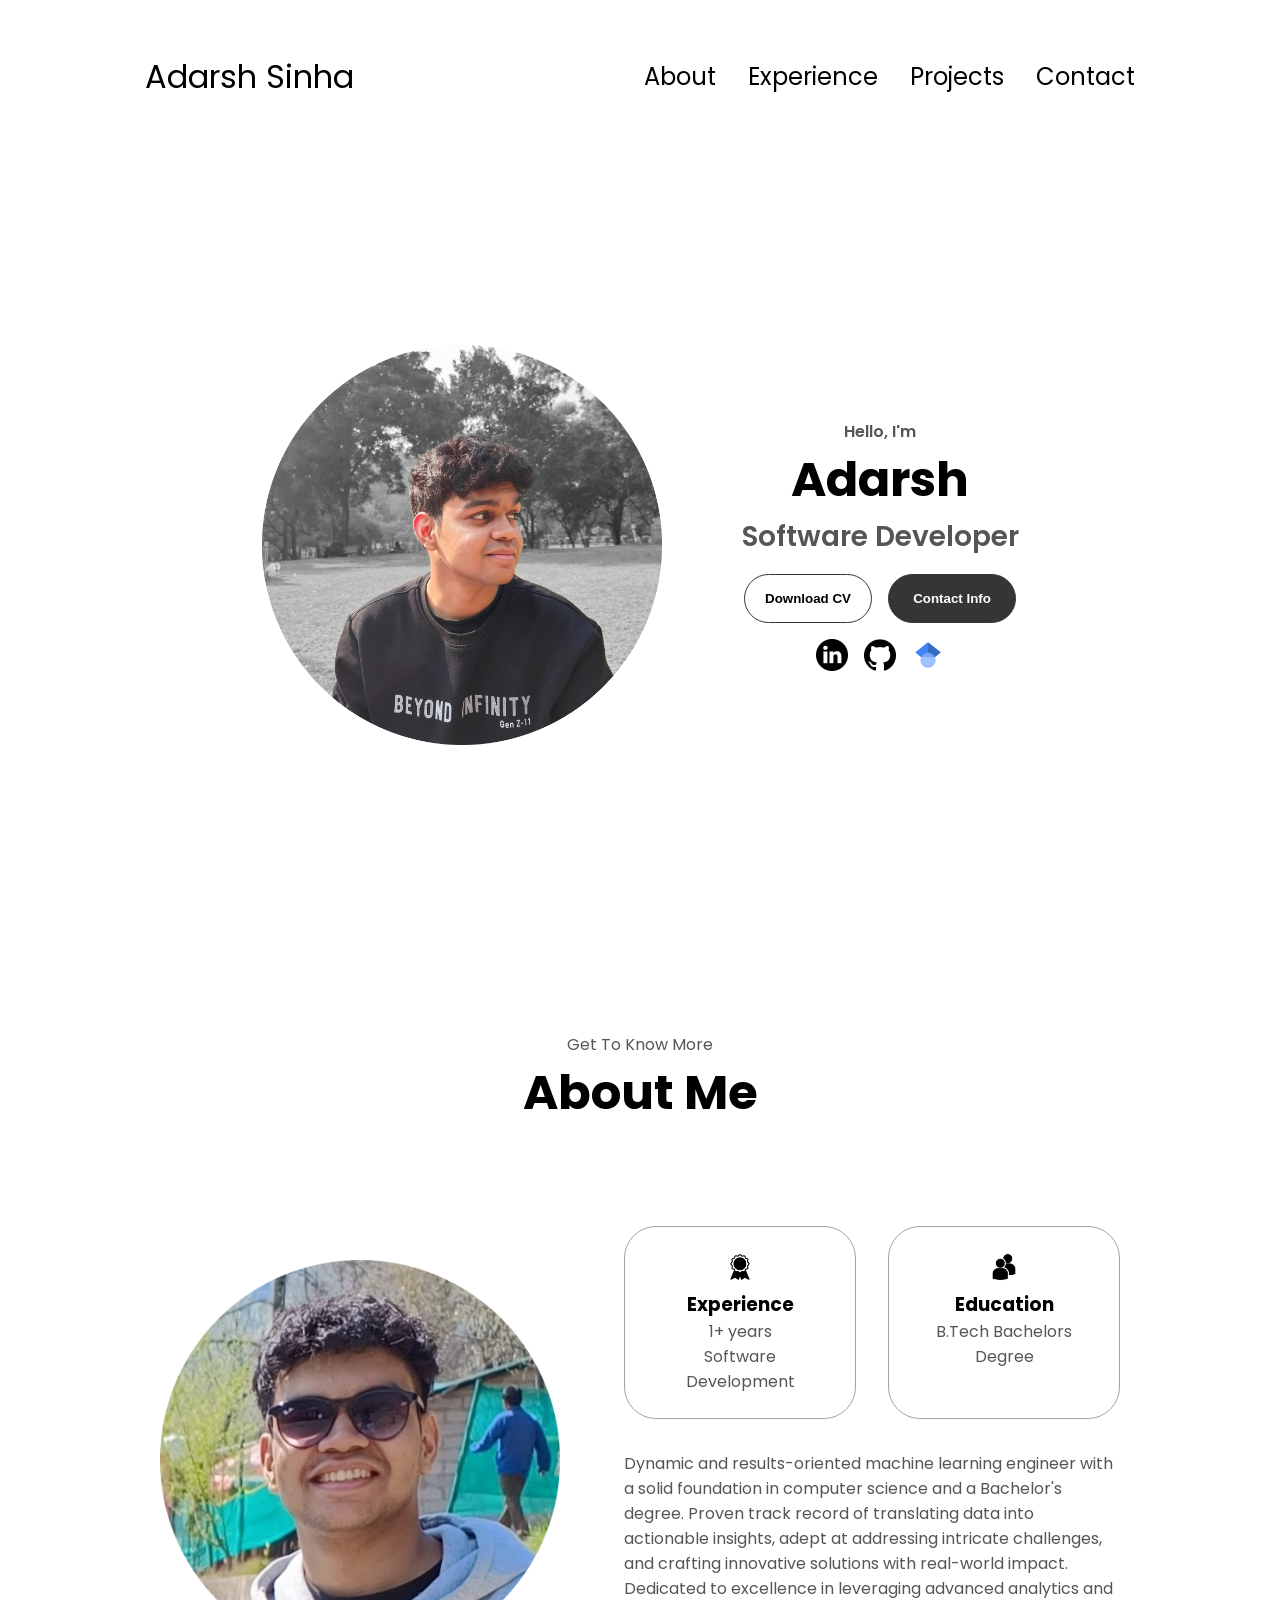
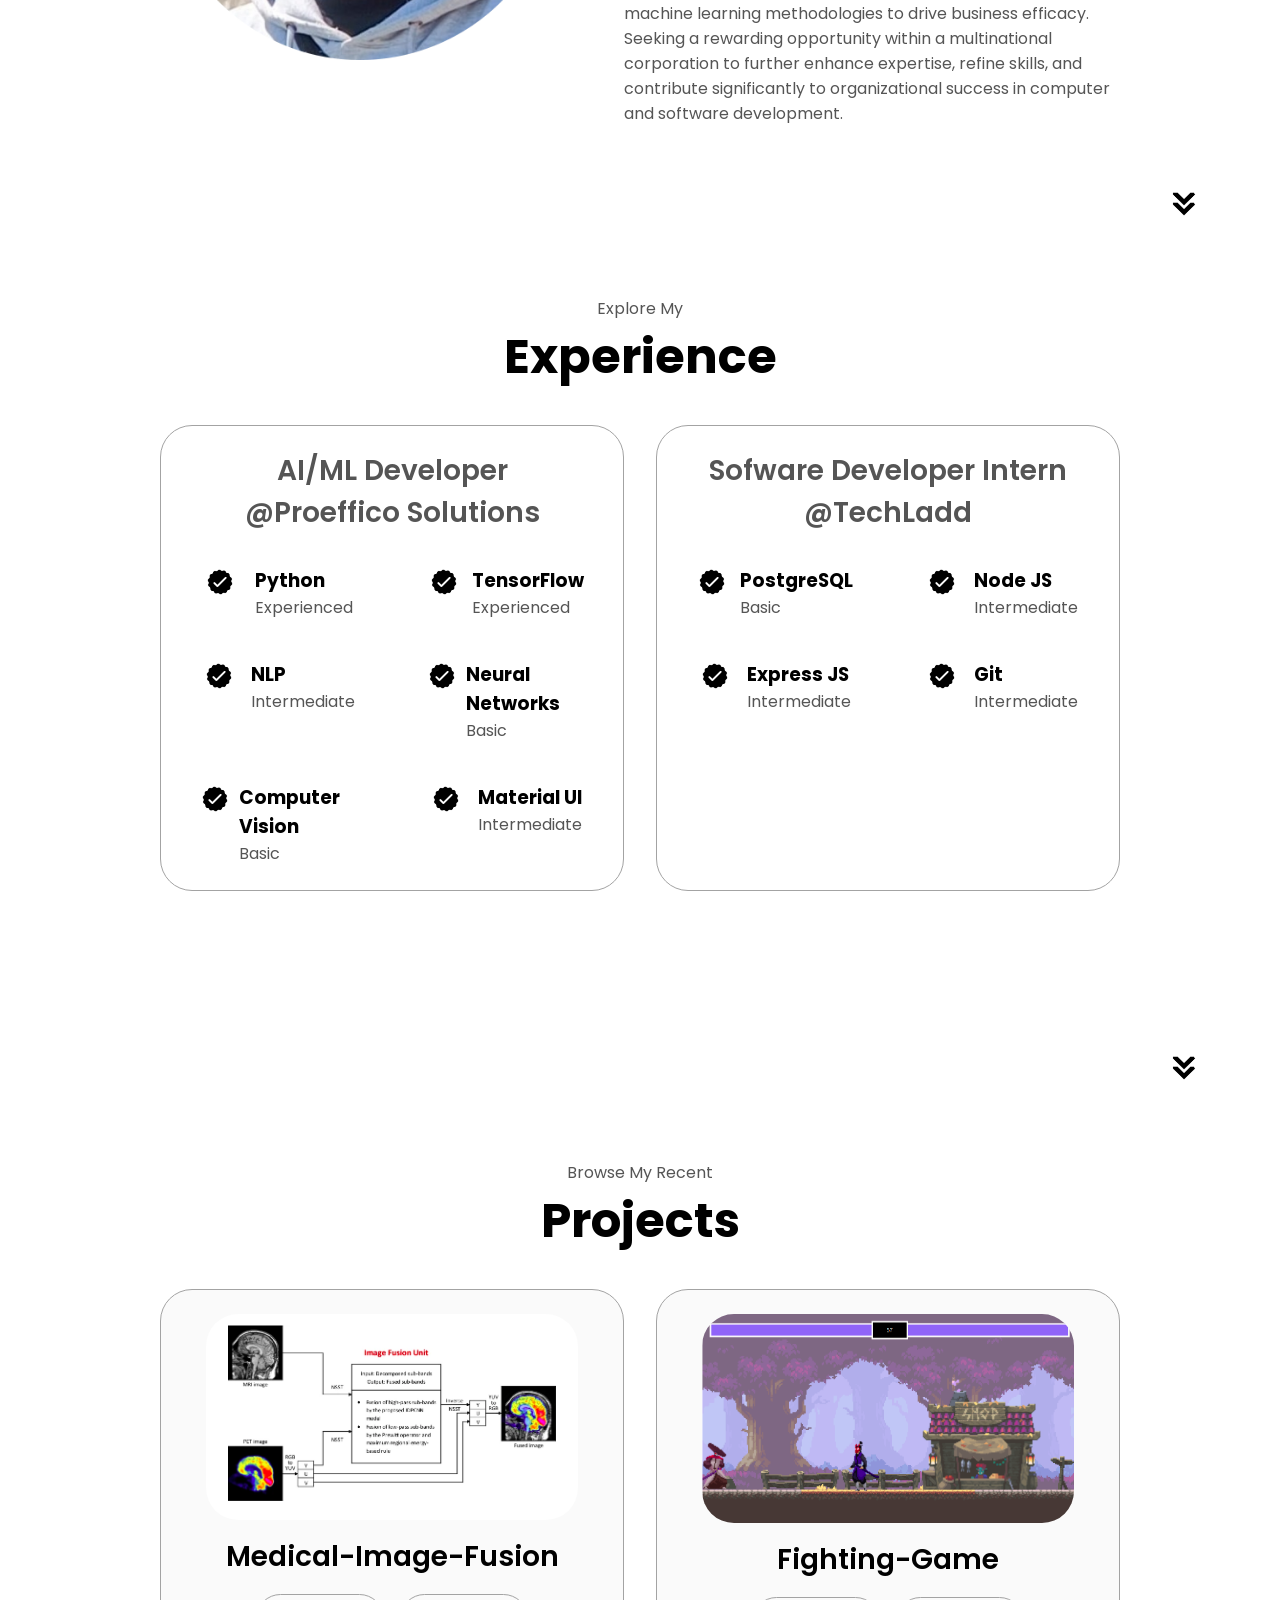
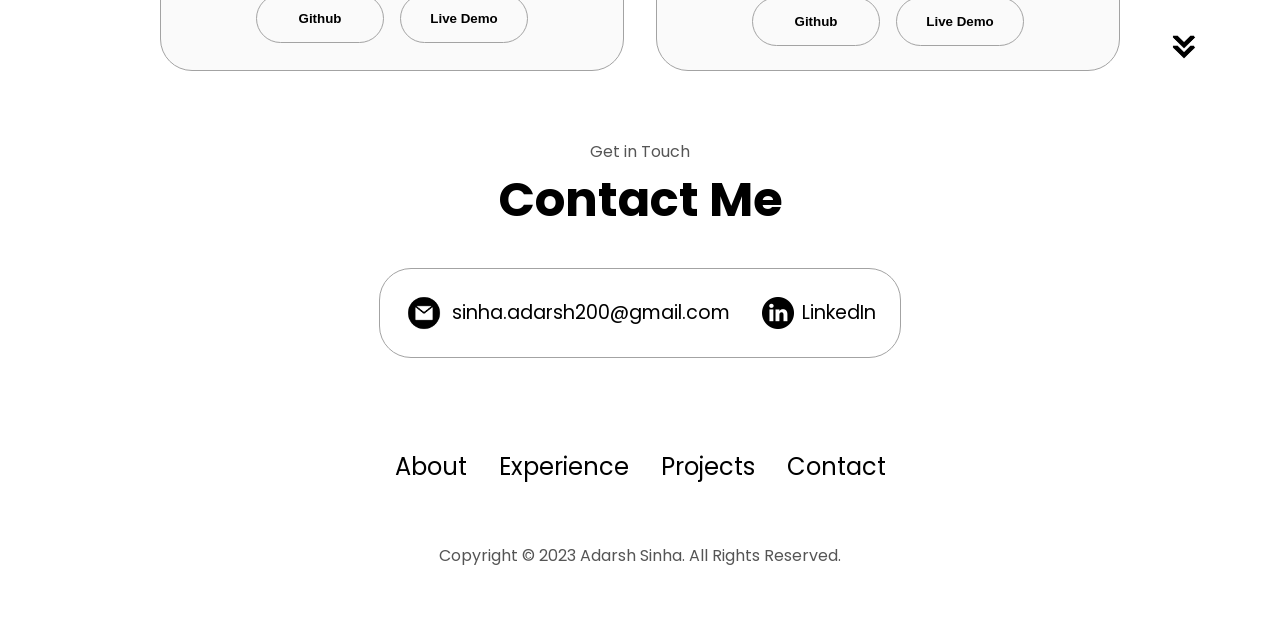
==== index.html @ ec574d36 "Updates" ====
<!DOCTYPE html>
<html lang="en">
  <head>
    <meta charset="UTF-8" />
    <meta http-equiv="X-UA-Compatible" content="IE=edge" />
    <meta name="viewport" content="width=device-width, initial-scale=1.0" />
    <title>Hello there....</title>
    <link rel="stylesheet" href="style.css" />
    <link rel="stylesheet" href="mediaqueries.css" />
    <link rel="icon" href="./assets/favicon.ico" type="image/x-icon" />
  </head>  
  <body>
    <nav id="desktop-nav">
      <div class="logo">Adarsh Sinha</div>
      <div>
        <ul class="nav-links">
          <li><a href="#about">About</a></li>
          <li><a href="#experience">Experience</a></li>
          <li><a href="#projects">Projects</a></li>
          <li><a href="#contact">Contact</a></li>
        </ul>
      </div>
    </nav>
    <nav id="hamburger-nav">
      <div class="logo">Adarsh Sinha</div>
      <div class="hamburger-menu">
        <div class="hamburger-icon" onclick="toggleMenu()">
          <span></span>
          <span></span>
          <span></span>
        </div>
        <div class="menu-links">
          <li><a href="#about" onclick="toggleMenu()">About</a></li>
          <li><a href="#experience" onclick="toggleMenu()">Experience</a></li>
          <li><a href="#projects" onclick="toggleMenu()">Projects</a></li>
          <li><a href="#contact" onclick="toggleMenu()">Contact</a></li>
        </div>
      </div>
    </nav>
    <section id="profile">
      <div class="section__pic-container">
        <img src="/assets/adarsh-ki-pic-photoaidcom-cropped.jpg" alt="Adarsh Sinha profile picture" />
      </div>
      <div class="section__text">
        <p class="section__text__p1">Hello, I'm</p>
        <h1 class="title">Adarsh</h1>
        <p class="section__text__p2">Software Developer</p>
        <div class="btn-container">
          <button
            class="btn btn-color-2"
            onclick="window.open('./assets/Adarsh Sinha resume (April 2024)-2.pdf')"
          >
            Download CV
          </button>
          <button class="btn btn-color-1" onclick="location.href='./#contact'">
            Contact Info
          </button>
        </div>
        <div id="socials-container">
          <img
            src="./assets/linkedin.png"
            alt="My LinkedIn profile"
            class="icon"
            onclick="location.href='https://www.linkedin.com/in/adarsh-crypto/'"
          />
          <img
            src="./assets/github.png"
            alt="My Github profile"
            class="icon"
            onclick="location.href='https://github.com/adarsh-crypto'"
          />
          <img
            src="[data-uri] "
            alt="My Github profile"
            class="icon"
            onclick="location.href='https://scholar.google.com/citations?user=qRopOWIAAAAJ&hl=en'"
          />
        </div>
      </div>
    </section>
    <section id="about">
      <p class="section__text__p1">Get To Know More</p>
      <h1 class="title">About Me</h1>
      <div class="section-container">
        <div class="section__pic-container">
          <img
            src="/assets/adarshpic-photoaidcom-cropped.jpg"
            alt="Profile picture"
            class="about-pic"
          />
        </div>
        <div class="about-details-container">
          <div class="about-containers">
            <div class="details-container">
              <img
                src="./assets/experience.png"
                alt="Experience icon"
                class="icon"
              />
              <h3>Experience</h3>
              <p>1+ years <br />Software Development</p>
            </div>
            <div class="details-container">
              <img
                src="./assets/education.png"
                alt="Education icon"
                class="icon"
              />
              <h3>Education</h3>
              <p>B.Tech Bachelors Degree<br /></p>
            </div>
          </div>
          <div class="text-container">
            <p>
              Dynamic and results-oriented machine learning engineer with a solid foundation in computer science and a Bachelor's degree. Proven track record of translating data into actionable
              insights, adept at addressing intricate challenges, and crafting innovative solutions with real-world impact. Dedicated to excellence in leveraging advanced analytics and machine
              learning methodologies to drive business efficacy. Seeking a rewarding opportunity within a multinational corporation to further enhance expertise, refine skills, and contribute
              significantly to organizational success in computer and software development.
            </p>
          </div>
        </div>
      </div>
      <img
        src="./assets/arrow.png"
        alt="Arrow icon"
        class="icon arrow"
        onclick="location.href='./#experience'"
      />
    </section>
    <section id="experience">
      <p class="section__text__p1">Explore My</p>
      <h1 class="title">Experience</h1>
      <div class="experience-details-container">
        <div class="about-containers">
          <div class="details-container">
            <h2 class="experience-sub-title">AI/ML Developer<br>@Proeffico Solutions</h2>
            
            <div class="article-container">
              <article>
                <img
                  src="./assets/checkmark.png"
                  alt="Experience icon"
                  class="icon"
                />
                <div>
                  <h3>Python</h3>
                  <p>Experienced</p>
                </div>
              </article>
              <article>
                <img
                  src="./assets/checkmark.png"
                  alt="Experience icon"
                  class="icon"
                />
                <div>
                  <h3>TensorFlow</h3>
                  <p>Experienced</p>
                </div>
              </article>
              <article>
                <img
                  src="./assets/checkmark.png"
                  alt="Experience icon"
                  class="icon"
                />
                <div>
                  <h3>NLP</h3>
                  <p>Intermediate</p>
                </div>
              </article>
              <article>
                <img
                  src="./assets/checkmark.png"
                  alt="Experience icon"
                  class="icon"
                />
                <div>
                  <h3>Neural Networks</h3>
                  <p>Basic</p>
                </div>
              </article>
              <article>
                <img
                  src="./assets/checkmark.png"
                  alt="Experience icon"
                  class="icon"
                />
                <div>
                  <h3>Computer Vision</h3>
                  <p>Basic</p>
                </div>
              </article>
              <article>
                <img
                  src="./assets/checkmark.png"
                  alt="Experience icon"
                  class="icon"
                />
                <div>
                  <h3>Material UI</h3>
                  <p>Intermediate</p>
                </div>
              </article>
            </div>
          </div>
          <div class="details-container">
            <h2 class="experience-sub-title">Sofware Developer Intern<br>@TechLadd</h2>
            <div class="article-container">
              <article>
                <img
                  src="./assets/checkmark.png"
                  alt="Experience icon"
                  class="icon"
                />
                <div>
                  <h3>PostgreSQL</h3>
                  <p>Basic</p>
                </div>
              </article>
              <article>
                <img
                  src="./assets/checkmark.png"
                  alt="Experience icon"
                  class="icon"
                />
                <div>
                  <h3>Node JS</h3>
                  <p>Intermediate</p>
                </div>
              </article>
              <article>
                <img
                  src="./assets/checkmark.png"
                  alt="Experience icon"
                  class="icon"
                />
                <div>
                  <h3>Express JS</h3>
                  <p>Intermediate</p>
                </div>
              </article>
              <article>
                <img
                  src="./assets/checkmark.png"
                  alt="Experience icon"
                  class="icon"
                />
                <div>
                  <h3>Git</h3>
                  <p>Intermediate</p>
                </div>
              </article>
            </div>
          </div>
        </div>
      </div>
      <img
        src="./assets/arrow.png"
        alt="Arrow icon"
        class="icon arrow"
        onclick="location.href='./#projects'"
      />
    </section>
    <section id="projects">
      <p class="section__text__p1">Browse My Recent</p>
      <h1 class="title">Projects</h1>
      <div class="experience-details-container">
        <div class="about-containers">
          <div class="details-container color-container">
            <div class="article-container">
              <img
                src="./assets/Screenshot from 2024-05-17 12-35-00.png"
                alt="Project 1"
                class="project-img"
              />
            </div>
            <h2 class="experience-sub-title project-title">Medical-Image-Fusion</h2>
            <div class="btn-container">
              <button
                class="btn btn-color-2 project-btn"
                onclick="location.href='https://github.com/adarsh-crypto/Multi-modal-medical-image-fusion-using-improved-dual-channel-PCNN.git'"
              >
                Github
              </button>
              <button
                class="btn btn-color-2 project-btn"
                onclick="location.href='https://link.springer.com/article/10.1007/s11517-024-03089-w'"
              >
                Live Demo
              </button>
            </div>
          </div>
          <div class="details-container color-container">
            <div class="article-container">
              <img
                src="./assets/Screenshot from 2024-05-17 12-31-37.png"
                alt="Project 2"
                class="project-img"
              />
            </div>
            <h2 class="experience-sub-title project-title">Fighting-Game</h2>
            <div class="btn-container">
              <button
                class="btn btn-color-2 project-btn"
                onclick="location.href='https://github.com/adarsh-crypto/Fighting-Game.git'"
              >
                Github
              </button>
              <button
                class="btn btn-color-2 project-btn"
                onclick="location.href='https://adarsh-crypto.github.io/Fighting-Game/'"
              >
                Live Demo
              </button>
            </div>
          </div>
          <!-- <div class="details-container color-container">
            <div class="article-container">
              <img
                src="./assets/project-3.png"
                alt="Project 3"
                class="project-img"
              />
            </div>
            <h2 class="experience-sub-title project-title">Project Three</h2>
            <div class="btn-container">
              <button
                class="btn btn-color-2 project-btn"
                onclick="location.href='https://github.com/'"
              >
                Github
              </button>
              <button
                class="btn btn-color-2 project-btn"
                onclick="location.href='https://github.com/'"
              >
                Live Demo
              </button>
            </div>
          </div> -->
        </div>
      </div>
      <img
        src="./assets/arrow.png"
        alt="Arrow icon"
        class="icon arrow"
        onclick="location.href='./#contact'"
      />
    </section>
    <section id="contact">
      <p class="section__text__p1">Get in Touch</p>
      <h1 class="title">Contact Me</h1>
      <div class="contact-info-upper-container">
        <div class="contact-info-container">
          <img
            src="./assets/email.png"
            alt="Email icon"
            class="icon contact-icon email-icon"
          />
          <p><a href="mailto:sinha.adarsh200@gmail.com">sinha.adarsh200@gmail.com</a></p>
        </div>
        <div class="contact-info-container">
          <img
            src="./assets/linkedin.png"
            alt="LinkedIn icon"
            class="icon contact-icon"
          />
          <p><a href="https://www.linkedin.com/in/adarsh-crypto/">LinkedIn</a></p>
        </div>
      </div>
    </section>
    <footer>
      <nav>
        <div class="nav-links-container">
          <ul class="nav-links">
            <li><a href="#about">About</a></li>
            <li><a href="#experience">Experience</a></li>
            <li><a href="#projects">Projects</a></li>
            <li><a href="#contact">Contact</a></li>
          </ul>
        </div>
      </nav>
      <p>Copyright &#169; 2023 Adarsh Sinha. All Rights Reserved.</p>
    </footer>
    <script src="script.js"></script>
  </body>
</html>
---- style.css ----
/* GENERAL */

@import url("https://fonts.googleapis.com/css2?family=Poppins:wght@300;400;500;600&display=swap");

* {
  margin: 0;
  padding: 0;
}

body {
  font-family: "Poppins", sans-serif;
}

html {
  scroll-behavior: smooth;
}

p {
  color: rgb(85, 85, 85);
}

/* TRANSITION */

a,
.btn {
  transition: all 300ms ease;
}

/* DESKTOP NAV */

nav,
.nav-links {
  display: flex;
}

nav {
  justify-content: space-around;
  align-items: center;
  height: 17vh;
}

.nav-links {
  gap: 2rem;
  list-style: none;
  font-size: 1.5rem;
}

a {
  color: black;
  text-decoration: none;
  text-decoration-color: white;
}

a:hover {
  color: grey;
  text-decoration: underline;
  text-underline-offset: 1rem;
  text-decoration-color: rgb(181, 181, 181);
}

.logo {
  font-size: 2rem;
}

.logo:hover {
  cursor: default;
}

/* HAMBURGER MENU */

#hamburger-nav {
  display: none;
}

.hamburger-menu {
  position: relative;
  display: inline-block;
}

.hamburger-icon {
  display: flex;
  flex-direction: column;
  justify-content: space-between;
  height: 24px;
  width: 30px;
  cursor: pointer;
}

.hamburger-icon span {
  width: 100%;
  height: 2px;
  background-color: black;
  transition: all 0.3 ease-in-out;
}

.menu-links {
  position: absolute;
  top: 100%;
  right: 0;
  background-color: white;
  width: fit-content;
  max-height: 0;
  overflow: hidden;
  transition: all 0.3 ease-in-out;
}

.menu-links a {
  display: block;
  padding: 10px;
  text-align: center;
  font-size: 1.5rem;
  color: black;
  text-decoration: none;
  transition: all 0.3 ease-in-out;
}

.menu-links li {
  list-style: none;
}

.menu-links.open {
  max-height: 300px;
}

.hamburger-icon.open span:first-child {
  transform: rotate(45deg) translate(10px, 5px);
}

.hamburger-icon.open span:nth-child(2) {
  opacity: 0;
}

.hamburger-icon.open span:last-child {
  transform: rotate(-45deg) translate(10px, -5px);
}

.hamburger-icon span:first-child {
  transform: none;
}

.hamburger-icon span:first-child {
  opacity: 1;
}

.hamburger-icon span:first-child {
  transform: none;
}

/* SECTIONS */

section {
  padding-top: 4vh;
  height: 96vh;
  margin: 0 10rem;
  box-sizing: border-box;
  min-height: fit-content;
}

.section-container {
  display: flex;
}

/* PROFILE SECTION */

#profile {
  display: flex;
  justify-content: center;
  gap: 5rem;
  height: 80vh;
}

.section__pic-container {
  display: flex;
  height: 400px;
  width: 400px;
  margin: auto 0;
}



.section__text {
  align-self: center;
  text-align: center;
}

.section__text p {
  font-weight: 600;
}

.section__text__p1 {
  text-align: center;
}

.section__text__p2 {
  font-size: 1.75rem;
  margin-bottom: 1rem;
}

.title {
  font-size: 3rem;
  text-align: center;
}

#socials-container {
  display: flex;
  justify-content: center;
  margin-top: 1rem;
  gap: 1rem;
}

/* ICONS */

.icon {
  cursor: pointer;
  height: 2rem;
}

/* BUTTONS */

.btn-container {
  display: flex;
  justify-content: center;
  gap: 1rem;
}

.btn {
  font-weight: 600;
  transition: all 300ms ease;
  padding: 1rem;
  width: 8rem;
  border-radius: 2rem;
}

.btn-color-1,
.btn-color-2 {
  border: rgb(53, 53, 53) 0.1rem solid;
}

.btn-color-1:hover,
.btn-color-2:hover {
  cursor: pointer;
}

.btn-color-1,
.btn-color-2:hover {
  background: rgb(53, 53, 53);
  color: white;
}

.btn-color-1:hover {
  background: rgb(0, 0, 0);
}

.btn-color-2 {
  background: none;
}

.btn-color-2:hover {
  border: rgb(255, 255, 255) 0.1rem solid;
}

.btn-container {
  gap: 1rem;
}

/* ABOUT SECTION */

#about {
  position: relative;
}

.about-containers {
  gap: 2rem;
  margin-bottom: 2rem;
  margin-top: 2rem;
}

.about-details-container {
  justify-content: center;
  flex-direction: column;
}

.about-containers,
.about-details-container {
  display: flex;
}

.about-pic {
  border-radius: 2rem;
}

.arrow {
  position: absolute;
  right: -5rem;
  bottom: 2.5rem;
}

.details-container {
  padding: 1.5rem;
  flex: 1;
  background: white;
  border-radius: 2rem;
  border: rgb(53, 53, 53) 0.1rem solid;
  border-color: rgb(163, 163, 163);
  text-align: center;
}

.section-container {
  gap: 4rem;
  height: 80%;
}

.section__pic-container {
  height: 400px;
  width: 400px;
  margin: auto 0;
}

/* EXPERIENCE SECTION */

#experience {
  position: relative;
}

.experience-sub-title {
  color: rgb(85, 85, 85);
  font-weight: 600;
  font-size: 1.75rem;
  margin-bottom: 2rem;
}

.experience-details-container {
  display: flex;
  justify-content: center;
  flex-direction: column;
}

.article-container {
  display: flex;
  text-align: initial;
  flex-wrap: wrap;
  flex-direction: row;
  gap: 2.5rem;
  justify-content: space-around;
}

article {
  display: flex;
  width: 10rem;
  justify-content: space-around;
  gap: 0.5rem;
}

article .icon {
  cursor: default;
}

/* PROJECTS SECTION */

#projects {
  position: relative;
}

.color-container {
  border-color: rgb(163, 163, 163);
  background: rgb(250, 250, 250);
}

.project-img {
  border-radius: 2rem;
  width: 90%;
  height: 90%;
}

.project-title {
  margin: 1rem;
  color: black;
}

.project-btn {
  color: black;
  border-color: rgb(163, 163, 163);
}

/* CONTACT */

#contact {
  display: flex;
  justify-content: center;
  flex-direction: column;
  height: 70vh;
}

.contact-info-upper-container {
  display: flex;
  justify-content: center;
  border-radius: 2rem;
  border: rgb(53, 53, 53) 0.1rem solid;
  border-color: rgb(163, 163, 163);
  background: (250, 250, 250);
  margin: 2rem auto;
  padding: 0.5rem;
}

.contact-info-container {
  display: flex;
  align-items: center;
  justify-content: center;
  gap: 0.5rem;
  margin: 1rem;
}

.contact-info-container p {
  font-size: larger;
}

.contact-icon {
  cursor: default;
}

.email-icon {
  height: 2.5rem;
}

/* FOOTER SECTION */

footer {
  height: 26vh;
  margin: 0 1rem;
}

footer p {
  text-align: center;
}
---- mediaqueries.css ----
@media screen and (max-width: 1400px) {
  #profile {
    height: 83vh;
    margin-bottom: 6rem;
  }
  .about-containers {
    flex-wrap: wrap;
  }
  #contact,
  #projects {
    height: fit-content;
  }
}

@media screen and (max-width: 1200px) {
  #desktop-nav {
    display: none;
  }
  #hamburger-nav {
    display: flex;
  }
  #experience,
  .experience-details-container {
    margin-top: 2rem;
  }
  #profile,
  .section-container {
    display: block;
  }
  .arrow {
    display: none;
  }
  section,
  .section-container {
    height: fit-content;
  }
  section {
    margin: 0 5%;
  }
  .section__pic-container {
    width: 275px;
    height: 275px;
    margin: 0 auto 2rem;
  }
  .about-containers {
    margin-top: 0;
  }
}

@media screen and (max-width: 600px) {
  #contact,
  footer {
    height: 40vh;
  }
  #profile {
    height: 83vh;
    margin-bottom: 0;
  }
  article {
    font-size: 1rem;
  }
  footer nav {
    height: fit-content;
    margin-bottom: 2rem;
  }
  .about-containers,
  .contact-info-upper-container,
  .btn-container {
    flex-wrap: wrap;
  }
  .contact-info-container {
    margin: 0;
  }
  .contact-info-container p,
  .nav-links li a {
    font-size: 1rem;
  }
  .experience-sub-title {
    font-size: 1.25rem;
  }
  .logo {
    font-size: 1.5rem;
  }
  .nav-links {
    flex-direction: column;
    gap: 0.5rem;
    text-align: center;
  }
  .section__pic-container {
    width: auto;
    height: 46vw;
    justify-content: center;
  }
  .section__text__p2 {
    font-size: 1.25rem;
  }
  .title {
    font-size: 2rem;
  }
  .text-container {
    text-align: justify;
  }
}
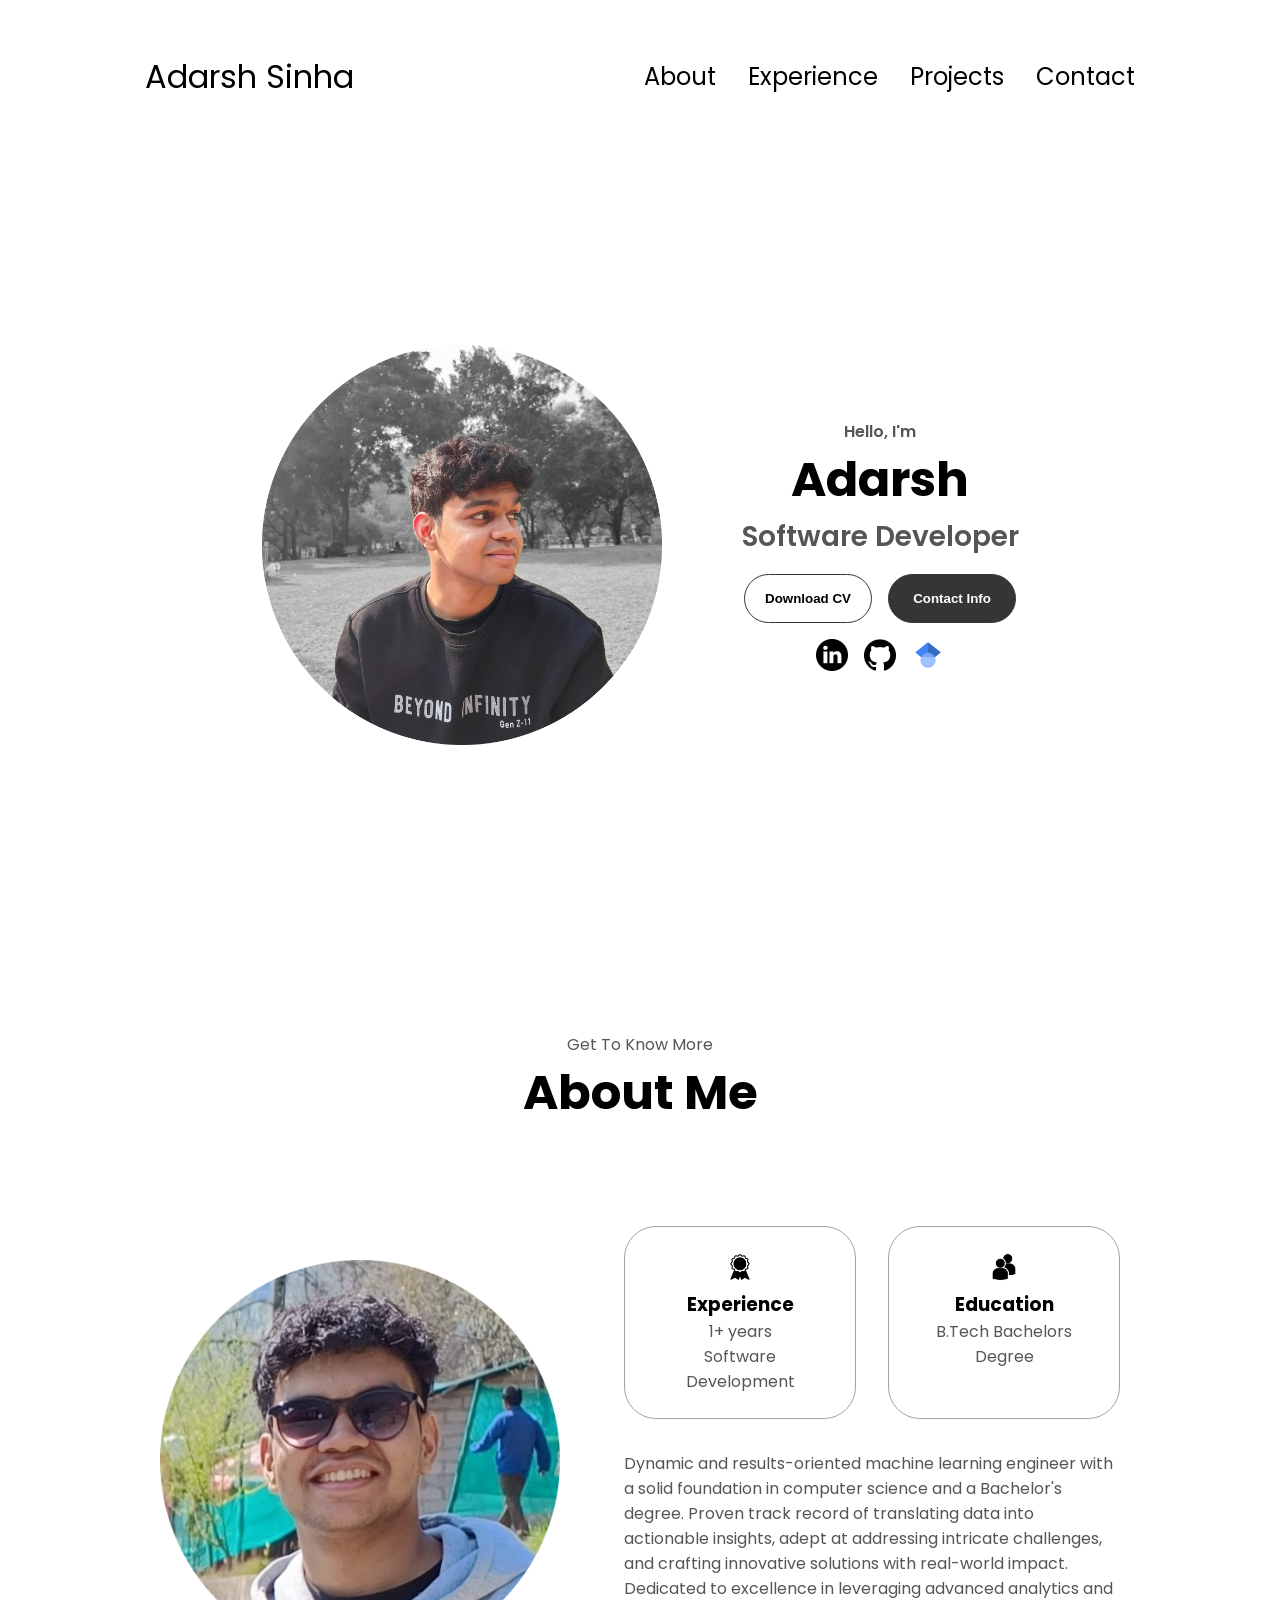
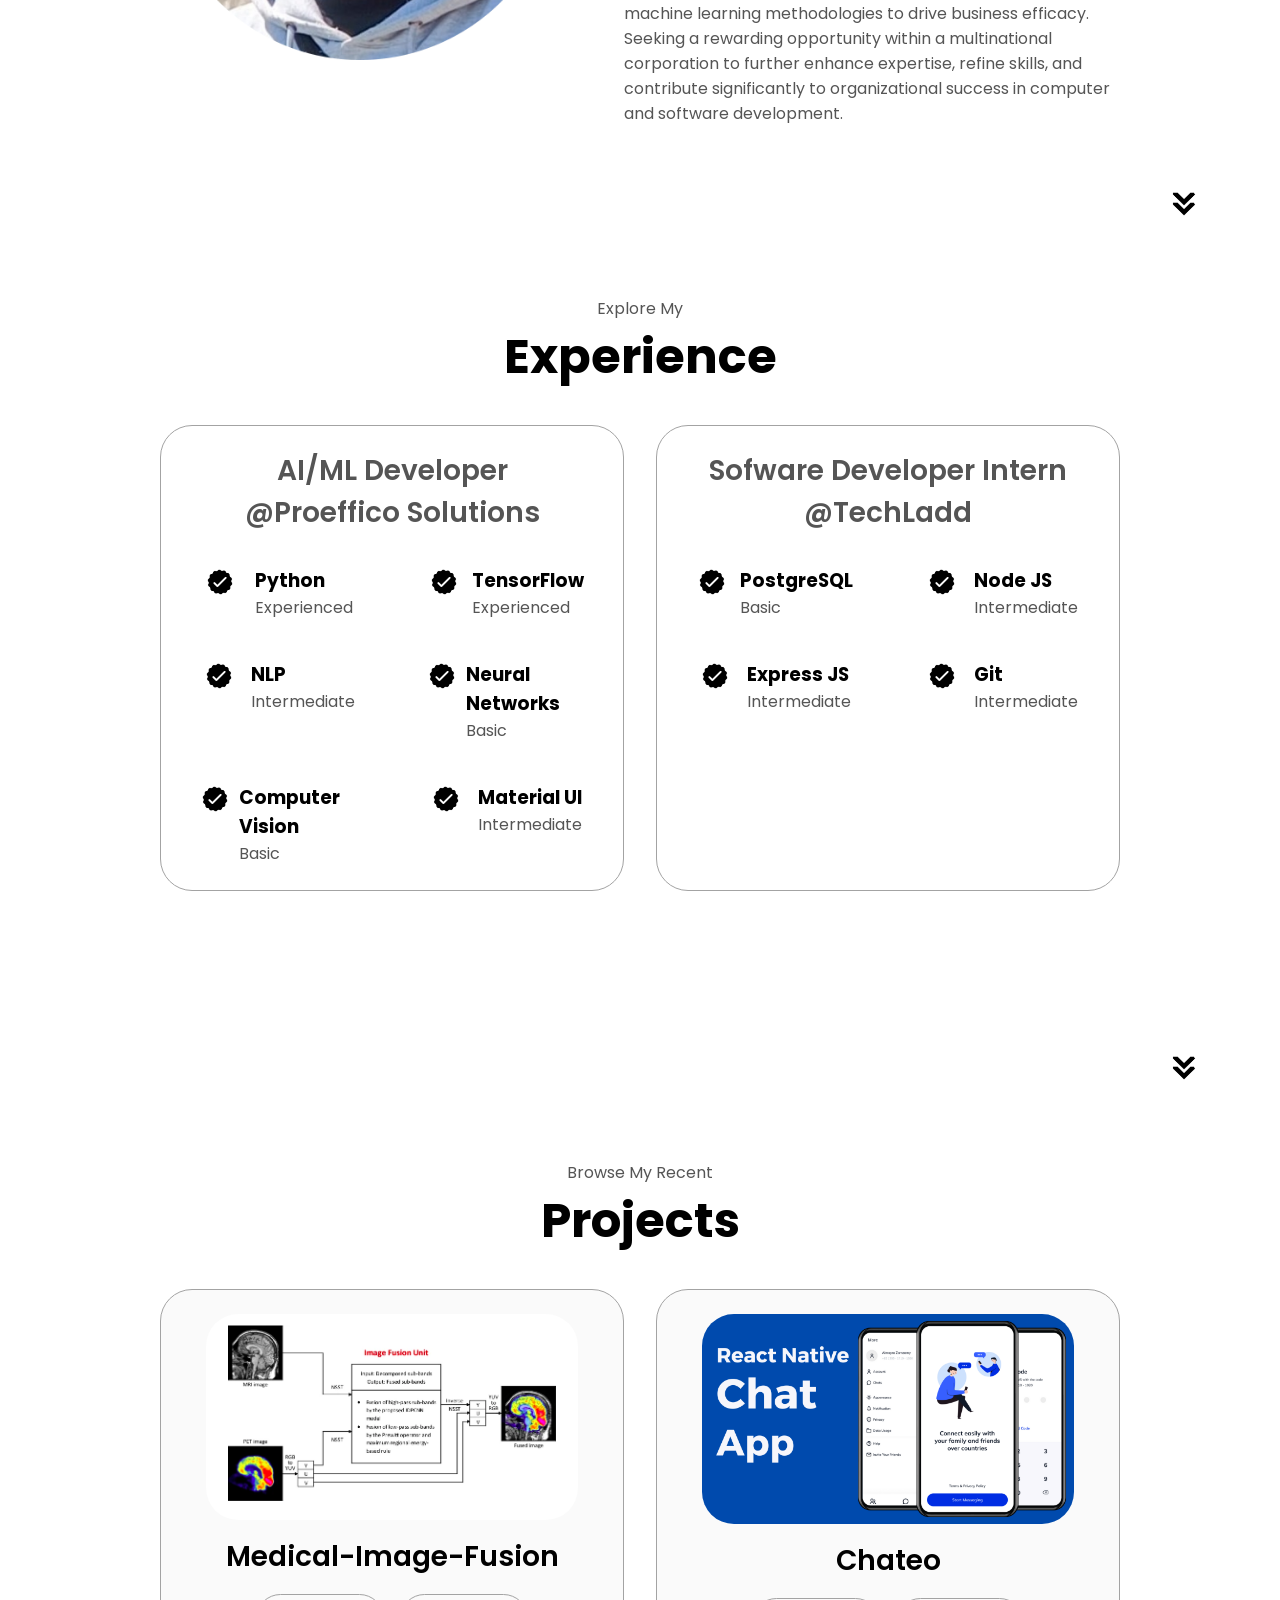
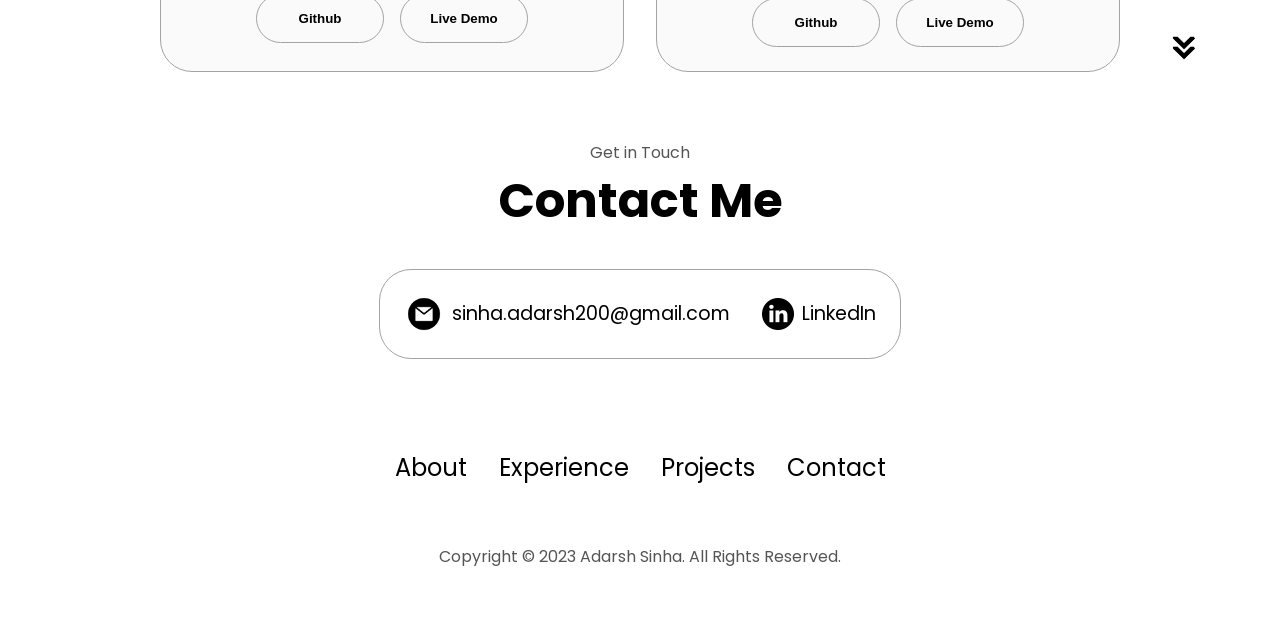
==== commit 94b21239: "New Project Update" ====
--- a/index.html
+++ b/index.html
@@ -39,7 +39,7 @@
     </nav>
     <section id="profile">
       <div class="section__pic-container">
-        <img src="/assets/adarsh-ki-pic-photoaidcom-cropped.jpg" alt="Adarsh Sinha profile picture" />
+        <img src="./assets/adarsh-ki-pic-photoaidcom-cropped.png" alt="Adarsh Sinha profile picture" />
       </div>
       <div class="section__text">
         <p class="section__text__p1">Hello, I'm</p>
@@ -84,7 +84,7 @@
       <div class="section-container">
         <div class="section__pic-container">
           <img
-            src="/assets/adarshpic-photoaidcom-cropped.jpg"
+            src="./assets/adarshpic-photoaidcom-cropped.png"
             alt="Profile picture"
             class="about-pic"
           />
@@ -294,22 +294,22 @@
           <div class="details-container color-container">
             <div class="article-container">
               <img
-                src="./assets/Screenshot from 2024-05-17 12-31-37.png"
+                src="./assets/68747470733a2f2f692e6962622e636f2f37474462314a572f63686174656f2e706e67.png"
                 alt="Project 2"
                 class="project-img"
               />
             </div>
-            <h2 class="experience-sub-title project-title">Fighting-Game</h2>
+            <h2 class="experience-sub-title project-title">Chateo</h2>
             <div class="btn-container">
               <button
                 class="btn btn-color-2 project-btn"
-                onclick="location.href='https://github.com/adarsh-crypto/Fighting-Game.git'"
+                onclick="location.href='https://github.com/adarsh-crypto/Chateo.git'"
               >
                 Github
               </button>
               <button
                 class="btn btn-color-2 project-btn"
-                onclick="location.href='https://adarsh-crypto.github.io/Fighting-Game/'"
+                onclick="location.href='https://www.youtube.com/watch?v=mD9D6rrTpi8'"
               >
                 Live Demo
               </button>
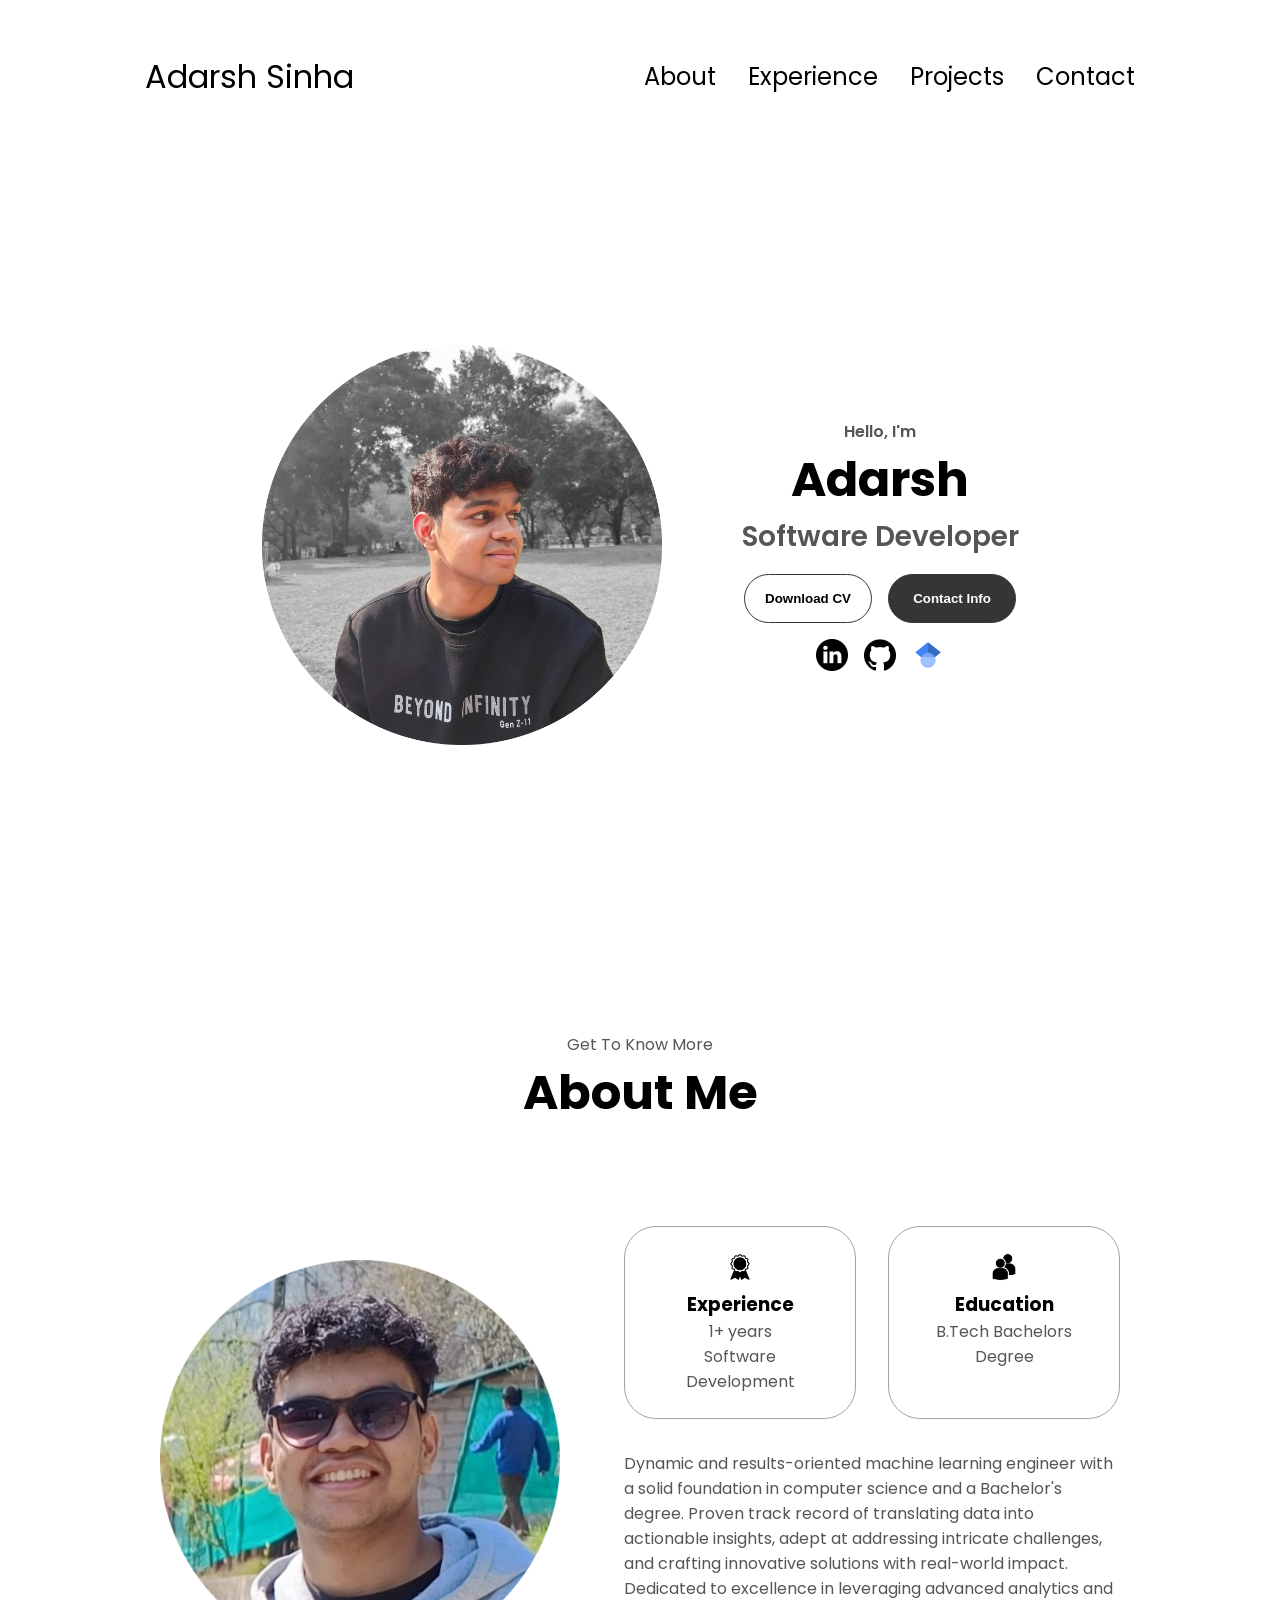
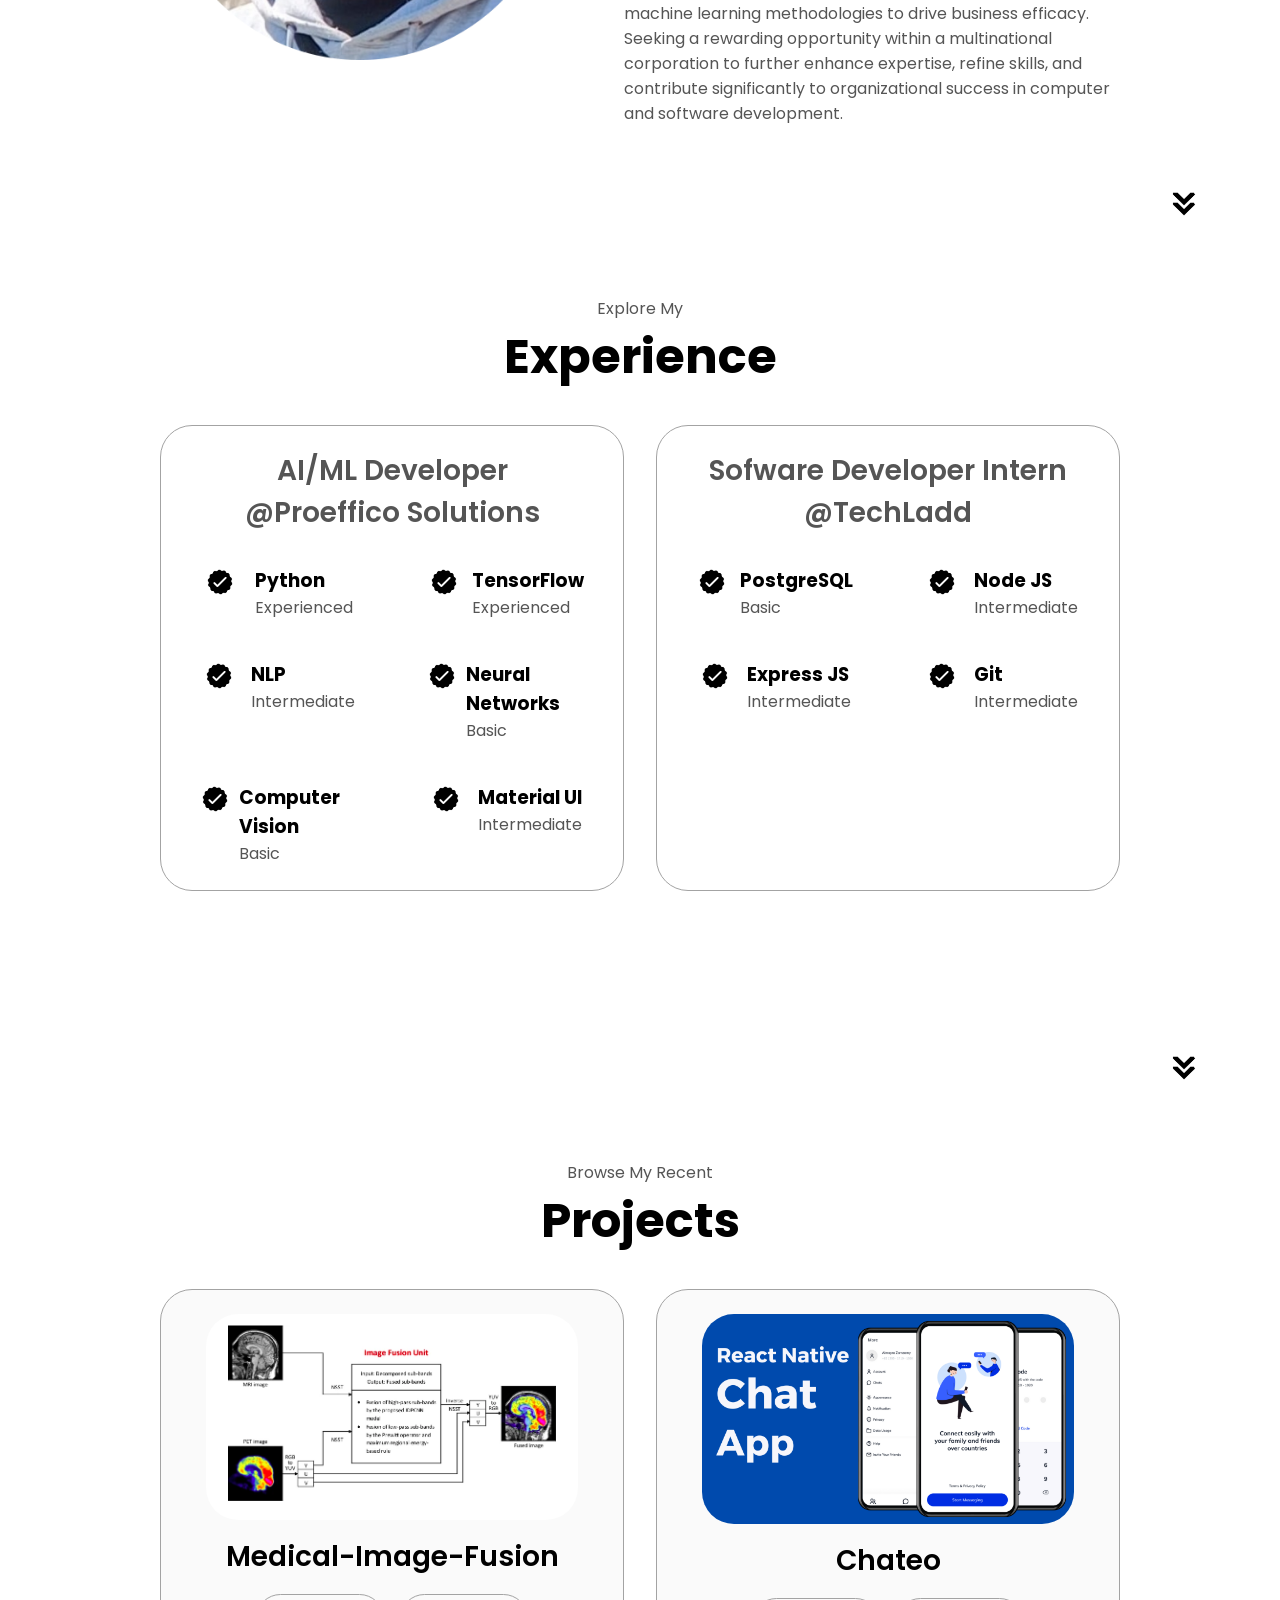
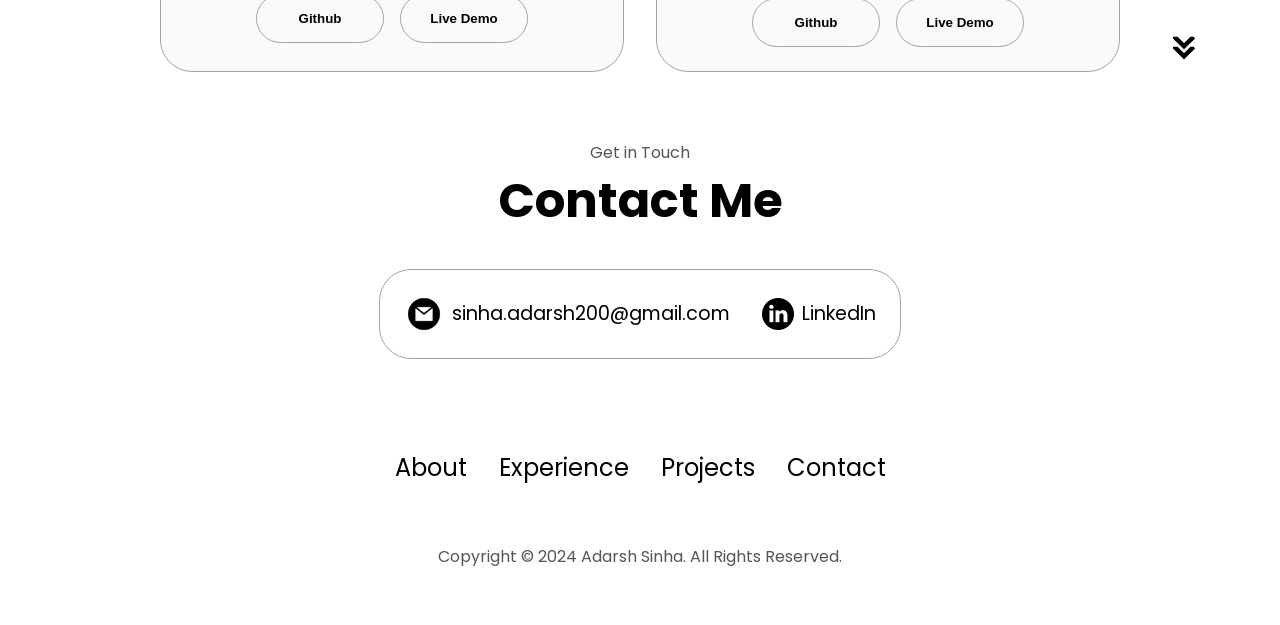
==== commit ca30ea46: "Update index.html" ====
--- a/index.html
+++ b/index.html
@@ -381,7 +381,7 @@
           </ul>
         </div>
       </nav>
-      <p>Copyright &#169; 2023 Adarsh Sinha. All Rights Reserved.</p>
+      <p>Copyright &#169; 2024 Adarsh Sinha. All Rights Reserved.</p>
     </footer>
     <script src="script.js"></script>
   </body>
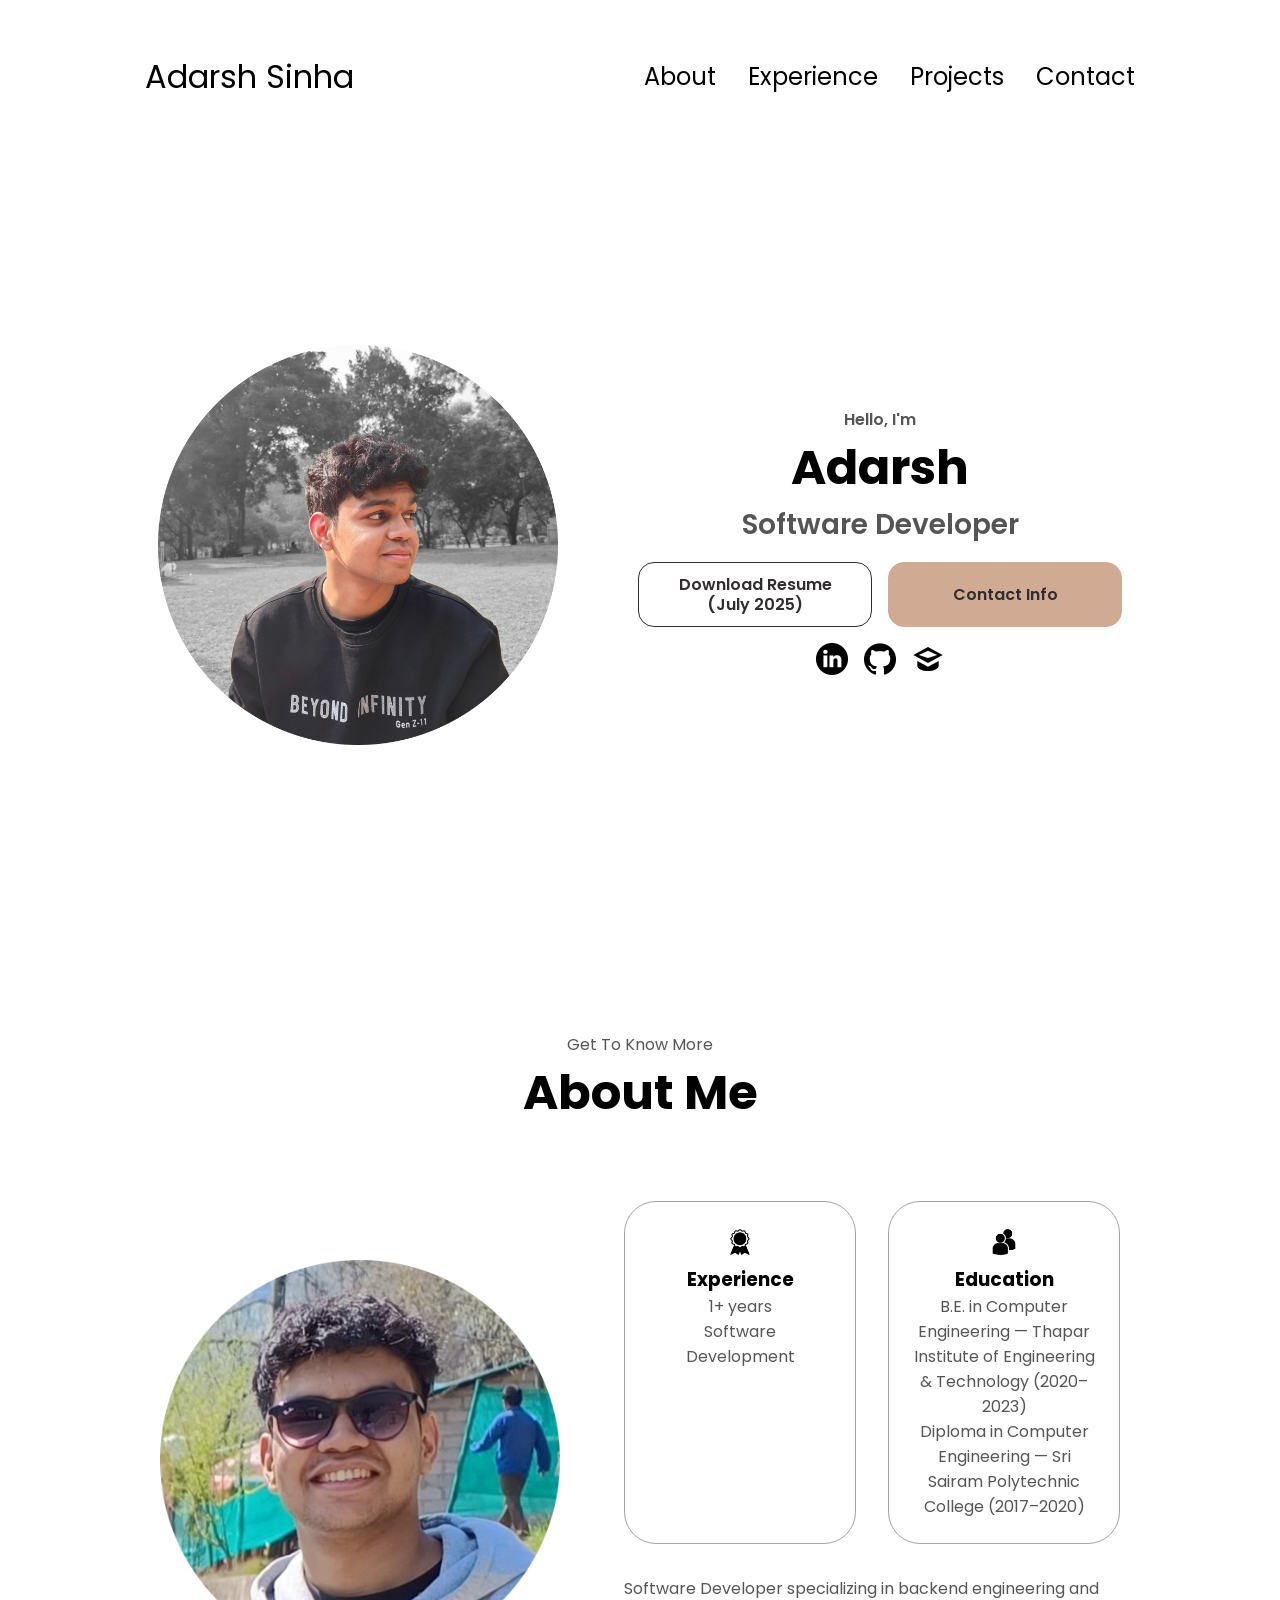
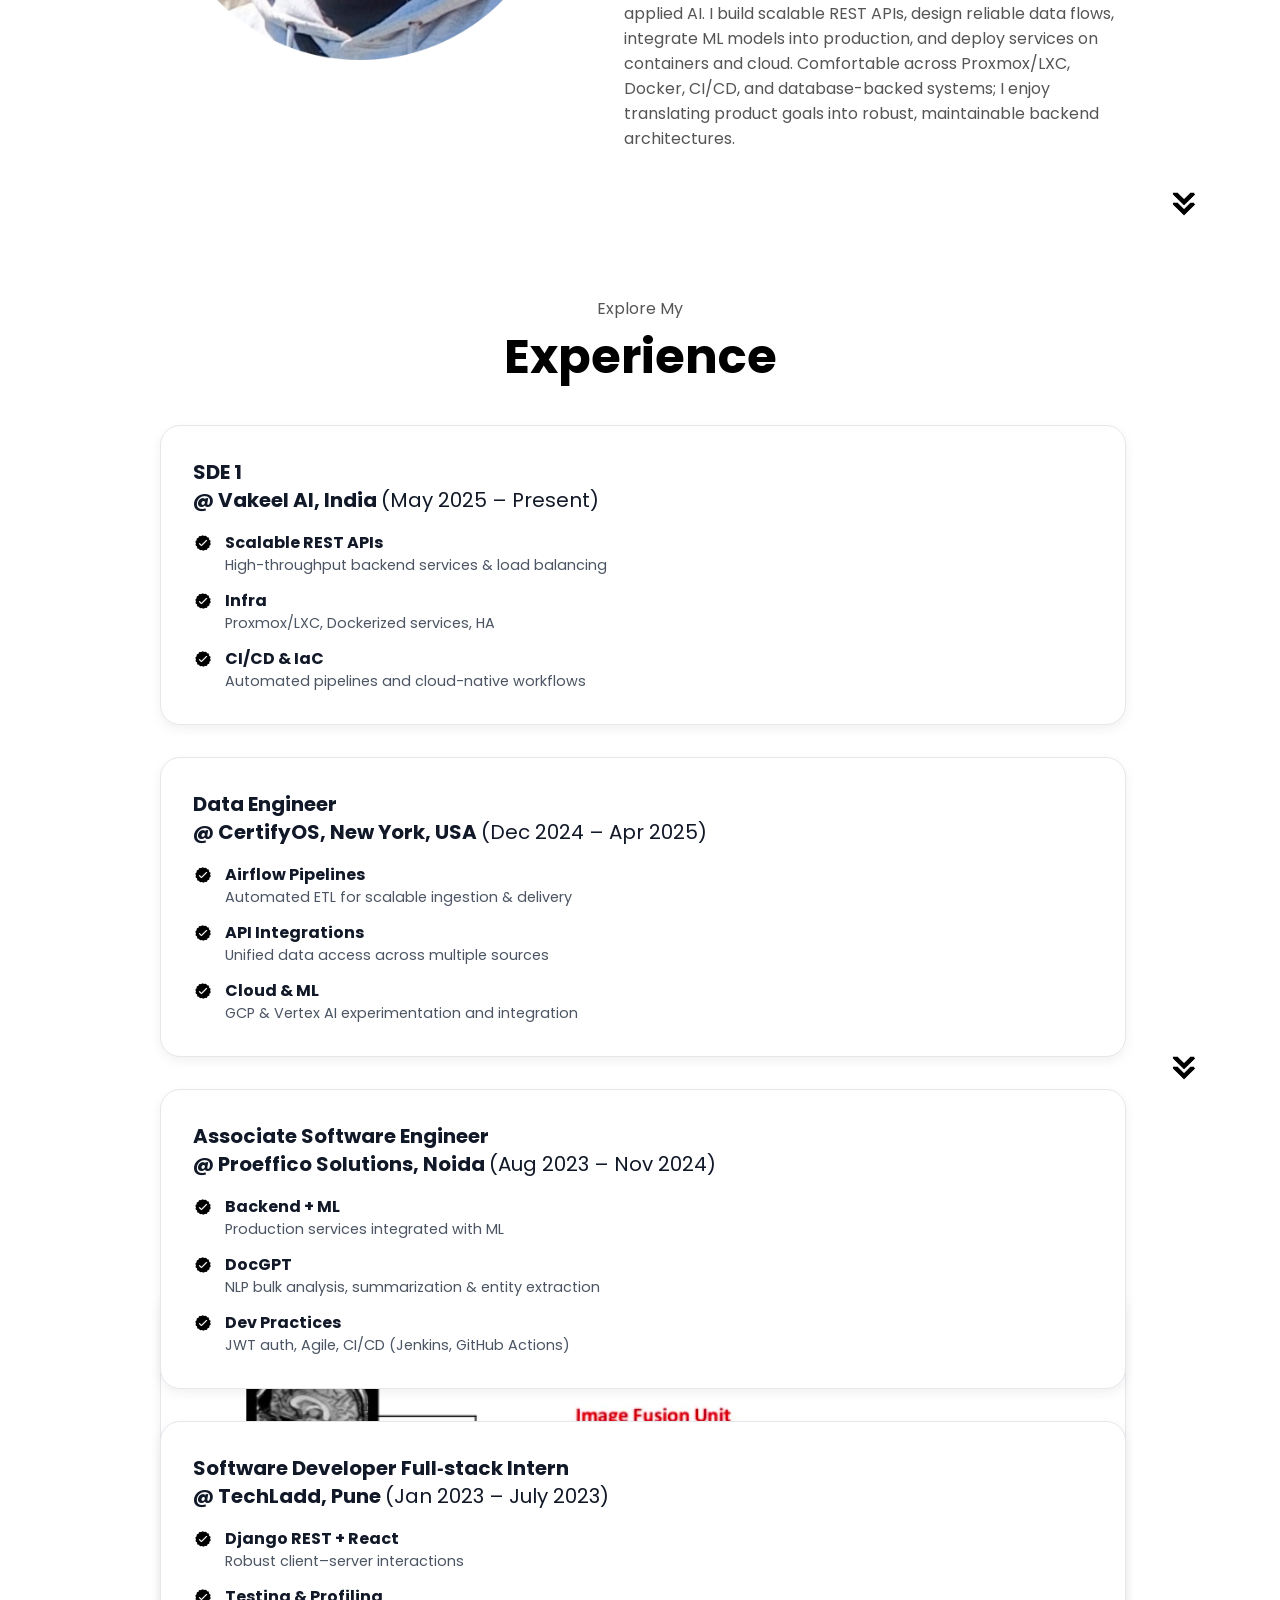
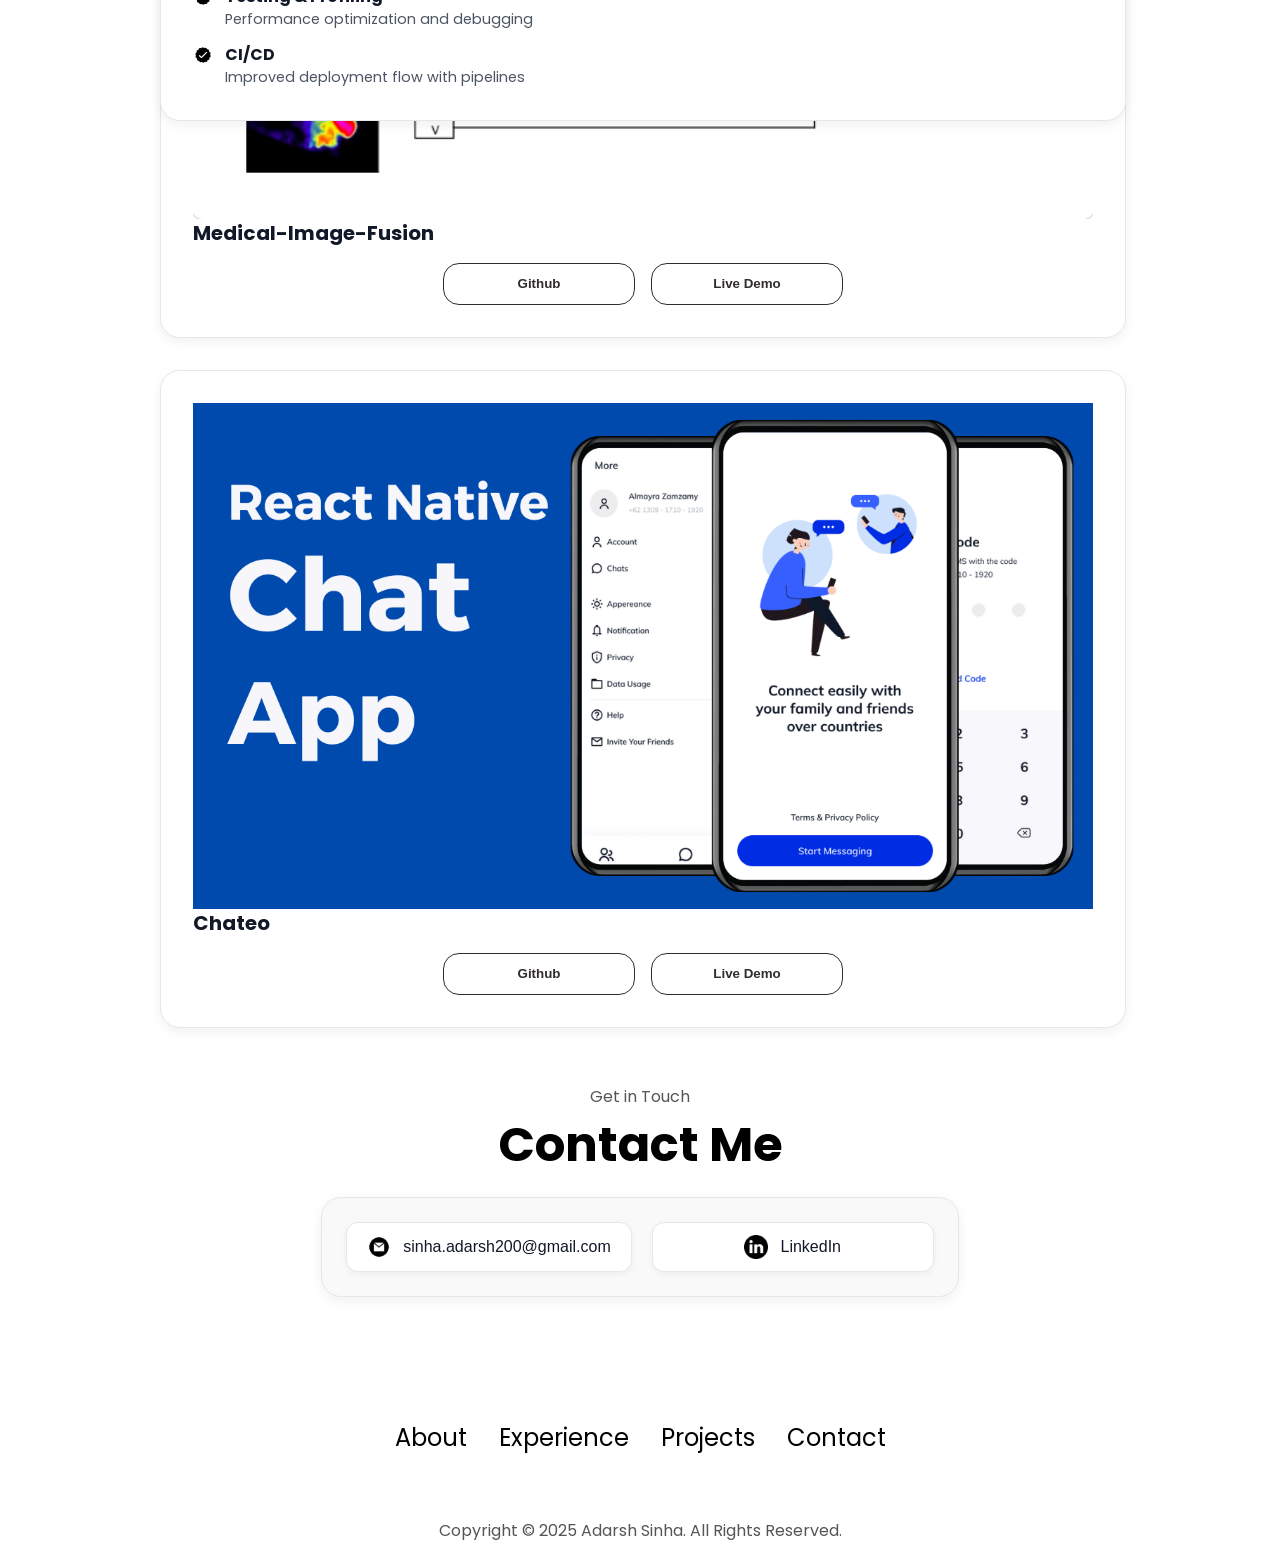
==== commit ba2b0c78: "Update" ====
--- a/index.html
+++ b/index.html
@@ -4,7 +4,11 @@
     <meta charset="UTF-8" />
     <meta http-equiv="X-UA-Compatible" content="IE=edge" />
     <meta name="viewport" content="width=device-width, initial-scale=1.0" />
-    <title>Hello there....</title>
+    <title>Adarsh Sinha — Backend &amp; AI Engineer</title>
+    <meta name="description" content="Software Developer specializing in backend engineering and applied AI. Experience across REST APIs, containers, CI/CD, and ML integration.">
+    <meta property="og:title" content="Adarsh Sinha — Backend &amp; AI Engineer">
+    <meta property="og:description" content="Backend engineering, scalable APIs, data pipelines, and ML in production.">
+    <meta property="og:type" content="website">
     <link rel="stylesheet" href="style.css" />
     <link rel="stylesheet" href="mediaqueries.css" />
     <link rel="icon" href="./assets/favicon.ico" type="image/x-icon" />
@@ -46,35 +50,31 @@
         <h1 class="title">Adarsh</h1>
         <p class="section__text__p2">Software Developer</p>
         <div class="btn-container">
-          <button
+          <a
             class="btn btn-color-2"
-            onclick="window.open('./assets/Adarsh Sinha resume (April 2024)-2.pdf')"
+            href="./assets/Adarsh_Resume_July_2025.pdf"
+            download
+            aria-label="Download Resume (July 2025)"
           >
-            Download CV
-          </button>
-          <button class="btn btn-color-1" onclick="location.href='./#contact'">
+            Download Resume (July 2025)
+          </a>
+          <a class="btn btn-color-1" href="#contact" aria-label="Jump to contact section">
             Contact Info
-          </button>
+          </a>
         </div>
         <div id="socials-container">
-          <img
-            src="./assets/linkedin.png"
-            alt="My LinkedIn profile"
-            class="icon"
-            onclick="location.href='https://www.linkedin.com/in/adarsh-crypto/'"
-          />
-          <img
-            src="./assets/github.png"
-            alt="My Github profile"
-            class="icon"
-            onclick="location.href='https://github.com/adarsh-crypto'"
-          />
-          <img
-            src="[data-uri] "
-            alt="My Github profile"
-            class="icon"
-            onclick="location.href='https://scholar.google.com/citations?user=qRopOWIAAAAJ&hl=en'"
-          />
+          <a href="https://www.linkedin.com/in/adarsh-crypto/" target="_blank" rel="noopener" aria-label="LinkedIn profile">
+            <img src="./assets/linkedin.png" alt="LinkedIn" class="icon" />
+          </a>
+          <a href="https://github.com/adarsh-crypto" target="_blank" rel="noopener" aria-label="GitHub profile">
+            <img src="./assets/github.png" alt="GitHub" class="icon" />
+          </a>
+          <!-- Inline SVG for Google Scholar to avoid missing asset -->
+          <a href="https://scholar.google.com/citations?user=qRopOWIAAAAJ&amp;hl=en" target="_blank" rel="noopener" aria-label="Google Scholar profile" style="line-height:0;">
+            <svg class="icon" viewBox="0 0 24 24" aria-hidden="true">
+              <path d="M12 3L1 9l11 6 11-6-11-6zm0 8.197L5.14 9 12 5.803 18.86 9 12 11.197zM4 13.5v3.75C4 19.435 7.582 21 12 21s8-1.565 8-3.75V13.5l-8 4.364L4 13.5z" fill="currentColor"/>
+            </svg>
+          </a>
         </div>
       </div>
     </section>
@@ -107,15 +107,15 @@
                 class="icon"
               />
               <h3>Education</h3>
-              <p>B.Tech Bachelors Degree<br /></p>
+              <p>
+                B.E. in Computer Engineering — Thapar Institute of Engineering &amp; Technology (2020–2023)<br/>
+                Diploma in Computer Engineering — Sri Sairam Polytechnic College (2017–2020)
+              </p>
             </div>
           </div>
           <div class="text-container">
             <p>
-              Dynamic and results-oriented machine learning engineer with a solid foundation in computer science and a Bachelor's degree. Proven track record of translating data into actionable
-              insights, adept at addressing intricate challenges, and crafting innovative solutions with real-world impact. Dedicated to excellence in leveraging advanced analytics and machine
-              learning methodologies to drive business efficacy. Seeking a rewarding opportunity within a multinational corporation to further enhance expertise, refine skills, and contribute
-              significantly to organizational success in computer and software development.
+              Software Developer specializing in backend engineering and applied AI. I build scalable REST APIs, design reliable data flows, integrate ML models into production, and deploy services on containers and cloud. Comfortable across Proxmox/LXC, Docker, CI/CD, and database-backed systems; I enjoy translating product goals into robust, maintainable backend architectures.
             </p>
           </div>
         </div>
@@ -133,123 +133,73 @@
       <div class="experience-details-container">
         <div class="about-containers">
           <div class="details-container">
-            <h2 class="experience-sub-title">AI/ML Developer<br>@Proeffico Solutions</h2>
-            
-            <div class="article-container">
-              <article>
-                <img
-                  src="./assets/checkmark.png"
-                  alt="Experience icon"
-                  class="icon"
-                />
-                <div>
-                  <h3>Python</h3>
-                  <p>Experienced</p>
-                </div>
-              </article>
-              <article>
-                <img
-                  src="./assets/checkmark.png"
-                  alt="Experience icon"
-                  class="icon"
-                />
-                <div>
-                  <h3>TensorFlow</h3>
-                  <p>Experienced</p>
-                </div>
-              </article>
-              <article>
-                <img
-                  src="./assets/checkmark.png"
-                  alt="Experience icon"
-                  class="icon"
-                />
-                <div>
-                  <h3>NLP</h3>
-                  <p>Intermediate</p>
-                </div>
-              </article>
-              <article>
-                <img
-                  src="./assets/checkmark.png"
-                  alt="Experience icon"
-                  class="icon"
-                />
-                <div>
-                  <h3>Neural Networks</h3>
-                  <p>Basic</p>
-                </div>
-              </article>
-              <article>
-                <img
-                  src="./assets/checkmark.png"
-                  alt="Experience icon"
-                  class="icon"
-                />
-                <div>
-                  <h3>Computer Vision</h3>
-                  <p>Basic</p>
-                </div>
-              </article>
-              <article>
-                <img
-                  src="./assets/checkmark.png"
-                  alt="Experience icon"
-                  class="icon"
-                />
-                <div>
-                  <h3>Material UI</h3>
-                  <p>Intermediate</p>
-                </div>
-              </article>
-            </div>
-          </div>
+            <h2 class="experience-sub-title">SDE 1<br/>@ Vakeel AI, India <span style="font-weight:normal;">(May 2025 – Present)</span></h2>
+            <div class="article-container">
+              <article>
+                <img src="./assets/checkmark.png" alt="Check" class="icon" />
+                <div><h3>Scalable REST APIs</h3><p>High-throughput backend services &amp; load balancing</p></div>
+              </article>
+              <article>
+                <img src="./assets/checkmark.png" alt="Check" class="icon" />
+                <div><h3>Infra</h3><p>Proxmox/LXC, Dockerized services, HA</p></div>
+              </article>
+              <article>
+                <img src="./assets/checkmark.png" alt="Check" class="icon" />
+                <div><h3>CI/CD &amp; IaC</h3><p>Automated pipelines and cloud-native workflows</p></div>
+              </article>
+            </div>
+          </div>
+
           <div class="details-container">
-            <h2 class="experience-sub-title">Sofware Developer Intern<br>@TechLadd</h2>
-            <div class="article-container">
-              <article>
-                <img
-                  src="./assets/checkmark.png"
-                  alt="Experience icon"
-                  class="icon"
-                />
-                <div>
-                  <h3>PostgreSQL</h3>
-                  <p>Basic</p>
-                </div>
-              </article>
-              <article>
-                <img
-                  src="./assets/checkmark.png"
-                  alt="Experience icon"
-                  class="icon"
-                />
-                <div>
-                  <h3>Node JS</h3>
-                  <p>Intermediate</p>
-                </div>
-              </article>
-              <article>
-                <img
-                  src="./assets/checkmark.png"
-                  alt="Experience icon"
-                  class="icon"
-                />
-                <div>
-                  <h3>Express JS</h3>
-                  <p>Intermediate</p>
-                </div>
-              </article>
-              <article>
-                <img
-                  src="./assets/checkmark.png"
-                  alt="Experience icon"
-                  class="icon"
-                />
-                <div>
-                  <h3>Git</h3>
-                  <p>Intermediate</p>
-                </div>
+            <h2 class="experience-sub-title">Data Engineer<br/>@ CertifyOS, New York, USA <span style="font-weight:normal;">(Dec 2024 – Apr 2025)</span></h2>
+            <div class="article-container">
+              <article>
+                <img src="./assets/checkmark.png" alt="Check" class="icon" />
+                <div><h3>Airflow Pipelines</h3><p>Automated ETL for scalable ingestion &amp; delivery</p></div>
+              </article>
+              <article>
+                <img src="./assets/checkmark.png" alt="Check" class="icon" />
+                <div><h3>API Integrations</h3><p>Unified data access across multiple sources</p></div>
+              </article>
+              <article>
+                <img src="./assets/checkmark.png" alt="Check" class="icon" />
+                <div><h3>Cloud &amp; ML</h3><p>GCP &amp; Vertex AI experimentation and integration</p></div>
+              </article>
+            </div>
+          </div>
+
+          <div class="details-container">
+            <h2 class="experience-sub-title">Associate Software Engineer<br/>@ Proeffico Solutions, Noida <span style="font-weight:normal;">(Aug 2023 – Nov 2024)</span></h2>
+            <div class="article-container">
+              <article>
+                <img src="./assets/checkmark.png" alt="Check" class="icon" />
+                <div><h3>Backend + ML</h3><p>Production services integrated with ML</p></div>
+              </article>
+              <article>
+                <img src="./assets/checkmark.png" alt="Check" class="icon" />
+                <div><h3>DocGPT</h3><p>NLP bulk analysis, summarization &amp; entity extraction</p></div>
+              </article>
+              <article>
+                <img src="./assets/checkmark.png" alt="Check" class="icon" />
+                <div><h3>Dev Practices</h3><p>JWT auth, Agile, CI/CD (Jenkins, GitHub Actions)</p></div>
+              </article>
+            </div>
+          </div>
+
+          <div class="details-container">
+            <h2 class="experience-sub-title">Software Developer Full‑stack Intern<br/>@ TechLadd, Pune <span style="font-weight:normal;">(Jan 2023 – July 2023)</span></h2>
+            <div class="article-container">
+              <article>
+                <img src="./assets/checkmark.png" alt="Check" class="icon" />
+                <div><h3>Django REST + React</h3><p>Robust client–server interactions</p></div>
+              </article>
+              <article>
+                <img src="./assets/checkmark.png" alt="Check" class="icon" />
+                <div><h3>Testing &amp; Profiling</h3><p>Performance optimization and debugging</p></div>
+              </article>
+              <article>
+                <img src="./assets/checkmark.png" alt="Check" class="icon" />
+                <div><h3>CI/CD</h3><p>Improved deployment flow with pipelines</p></div>
               </article>
             </div>
           </div>
@@ -381,8 +331,8 @@
           </ul>
         </div>
       </nav>
-      <p>Copyright &#169; 2024 Adarsh Sinha. All Rights Reserved.</p>
+      <p>Copyright &#169; 2025 Adarsh Sinha. All Rights Reserved.</p>
     </footer>
-    <script src="script.js"></script>
+    <script src="script.js" defer></script>
   </body>
 </html>
--- a/style.css
+++ b/style.css
@@ -213,6 +213,8 @@
 .icon {
   cursor: pointer;
   height: 2rem;
+  width: 2rem;
+  display: inline-block;
 }
 
 /* BUTTONS */
@@ -226,37 +228,34 @@
 .btn {
   font-weight: 600;
   transition: all 300ms ease;
-  padding: 1rem;
-  width: 8rem;
-  border-radius: 2rem;
-}
-
-.btn-color-1,
+  padding: 0.75rem 1.25rem;
+  min-width: 12rem;
+  border-radius: 1rem;
+  display: inline-flex;
+  align-items: center;
+  justify-content: center;
+  line-height: 1.2;
+}
+
+.btn-color-1 {
+  background-color: #d0aa92; /* brand beige */
+  color: #302d2c;            /* dark text */
+  border: 0.1rem solid #d0aa92;
+}
+.btn-color-1:hover {
+  background-color: #302d2c; /* charcoal */
+  color: #ffffff;
+  border-color: #302d2c;
+}
 .btn-color-2 {
-  border: rgb(53, 53, 53) 0.1rem solid;
-}
-
-.btn-color-1:hover,
+  background: transparent;
+  color: #302d2c;
+  border: 0.1rem solid #302d2c;
+}
 .btn-color-2:hover {
-  cursor: pointer;
-}
-
-.btn-color-1,
-.btn-color-2:hover {
-  background: rgb(53, 53, 53);
-  color: white;
-}
-
-.btn-color-1:hover {
-  background: rgb(0, 0, 0);
-}
-
-.btn-color-2 {
-  background: none;
-}
-
-.btn-color-2:hover {
-  border: rgb(255, 255, 255) 0.1rem solid;
+  background: #302d2c;
+  color: #ffffff;
+  border-color: #302d2c;
 }
 
 .btn-container {
@@ -335,100 +334,178 @@
   flex-direction: column;
 }
 
-.article-container {
-  display: flex;
-  text-align: initial;
-  flex-wrap: wrap;
+.experience-details-container .about-containers {
+  display: flex;
+  flex-direction: column;   /* stack cards vertically */
+  gap: 2rem;
+  align-items: center;      /* center cards horizontally */
+  justify-content: flex-start;
+}
+
+.experience-details-container .details-container {
+  width: 100%;
+  max-width: 900px;   /* extend card width */
+  display: flex;
+  flex-direction: column;
+  align-items: stretch;
+  text-align: left;
+  padding: 2rem;
+  margin: 0;                /* spacing handled by parent gap */
+  background: #fff;
+  border: 1px solid #E5E7EB; /* light gray */
+  border-radius: 1.25rem;
+  box-shadow: 0 4px 12px rgba(0,0,0,0.06);
+}
+
+/* Role/company heading */
+.experience-details-container .details-container .experience-sub-title {
+  font-size: 1.25rem;
+  font-weight: 700;
+  color: #111827;
+  line-height: 1.4;
+  margin: 0 0 1rem 0;
+}
+
+/* Bullet list container */
+.experience-details-container .details-container .article-container {
+  display: flex;
+  flex-direction: column;
+  gap: 0.75rem;
+}
+
+/* Individual bullet rows */
+.experience-details-container .details-container .article-container article {
+  display: flex;
+  align-items: flex-start;
+  gap: 0.75rem;
+  margin: 0;                 /* reset previous margins */
+  width: 100%;               /* override earlier fixed width */
+}
+
+.experience-details-container .details-container .article-container article .icon {
+  height: 1.25rem;
+  width: 1.25rem;
+  flex: 0 0 1.25rem;
+  margin-top: 0.2rem;        /* align with heading text */
+}
+
+.experience-details-container .details-container .article-container article h3 {
+  font-size: 1rem;
+  font-weight: 700;
+  margin: 0;
+  color: #111827;
+}
+
+.experience-details-container .details-container .article-container article p {
+  font-size: 0.9rem;
+  margin: 0;
+  color: #4B5563;            /* neutral-600 */
+}
+
+/* Responsive tweaks */
+@media (max-width: 1024px) {
+  .experience-details-container .details-container {
+    max-width: 860px;
+  }
+}
+@media (max-width: 640px) {
+  section {
+    margin: 0 1.5rem;
+  }
+  .experience-details-container .details-container {
+    padding: 1.5rem;
+    min-width: 100%;
+    max-width: 100%;
+  }
+}
+
+/* ==== Contact Section Cards ==== */
+#contact {
+  display: flex;
+  flex-direction: column;
+  align-items: center;
+  justify-content: flex-start;
+  min-height: 60vh;
+}
+
+.contact-info-upper-container {
+  display: flex;
   flex-direction: row;
-  gap: 2.5rem;
-  justify-content: space-around;
-}
-
-article {
-  display: flex;
-  width: 10rem;
-  justify-content: space-around;
-  gap: 0.5rem;
-}
-
-article .icon {
-  cursor: default;
-}
-
-/* PROJECTS SECTION */
-
-#projects {
-  position: relative;
-}
-
-.color-container {
-  border-color: rgb(163, 163, 163);
-  background: rgb(250, 250, 250);
-}
-
-.project-img {
-  border-radius: 2rem;
-  width: 90%;
-  height: 90%;
-}
-
-.project-title {
-  margin: 1rem;
-  color: black;
-}
-
-.project-btn {
-  color: black;
-  border-color: rgb(163, 163, 163);
-}
-
-/* CONTACT */
-
+  justify-content: center;
+  align-items: center;
+  gap: 2rem;
+  flex-wrap: wrap;               /* stack on small screens */
+  padding: 2rem;
+  margin: 2rem auto;
+  max-width: 700px;
+  background: #f9f9f9;
+  border: 1px solid #E5E7EB;
+  border-radius: 1.25rem;
+  box-shadow: 0 4px 12px rgba(0,0,0,0.06);
+}
+
+.contact-info-container {
+  display: flex;
+  align-items: center;
+  justify-content: center;
+  gap: 0.75rem;
+  background: #fff;
+  border: 1px solid #E5E7EB;
+  padding: 1rem 1.5rem;
+  border-radius: 0.75rem;
+  min-width: 260px;
+  box-shadow: 0 2px 6px rgba(0,0,0,0.05);
+}
+
+.contact-info-container p,
+.contact-info-container a {
+  font-size: 1rem;
+  font-weight: 500;
+  color: #111827;
+  text-decoration: none;
+}
+
+.contact-info-container a:hover {
+  text-decoration: underline;
+  color: #302d2c; /* brand dark */
+}
+
+.contact-icon {
+  height: 1.5rem;
+  width: 1.5rem;
+}
+
+/* ==== Spacing Fixes: Contact + Footer ==== */
+/* Override the global section height for the contact section so it shrinks to content */
 #contact {
-  display: flex;
-  justify-content: center;
-  flex-direction: column;
-  height: 70vh;
-}
-
+  height: auto;            /* don't force 96vh */
+  min-height: unset;
+  padding-top: 1.5rem;     /* tighter top space */
+  padding-bottom: 1.5rem;  /* tighter bottom space */
+  margin-bottom: 0;
+}
+
+/* Tighten the wrapper card spacing */
 .contact-info-upper-container {
-  display: flex;
-  justify-content: center;
-  border-radius: 2rem;
-  border: rgb(53, 53, 53) 0.1rem solid;
-  border-color: rgb(163, 163, 163);
-  background: (250, 250, 250);
-  margin: 2rem auto;
-  padding: 0.5rem;
-}
-
+  margin: 1rem auto;       /* was 2rem */
+  padding: 1.5rem;         /* was 2rem */
+  gap: 1.25rem;            /* slightly tighter gap */
+}
+
+/* Slightly tighter individual contact chips */
 .contact-info-container {
-  display: flex;
-  align-items: center;
-  justify-content: center;
-  gap: 0.5rem;
-  margin: 1rem;
-}
-
-.contact-info-container p {
-  font-size: larger;
-}
-
-.contact-icon {
-  cursor: default;
-}
-
-.email-icon {
-  height: 2.5rem;
-}
-
-/* FOOTER SECTION */
-
+  padding: 0.75rem 1.25rem; /* was 1rem 1.5rem */
+  min-width: 240px;         /* was 260px */
+}
+
+/* Footer normalization so it hugs content instead of taking viewport height */
 footer {
-  height: 26vh;
-  margin: 0 1rem;
-}
-
+  width: 100%;
+  height: auto;            /* remove fixed vh */
+  margin-top: 0.5rem;
+  padding: 1rem 0;
+}
 footer p {
   text-align: center;
-}
+  margin: 0.25rem 0 0;
+}
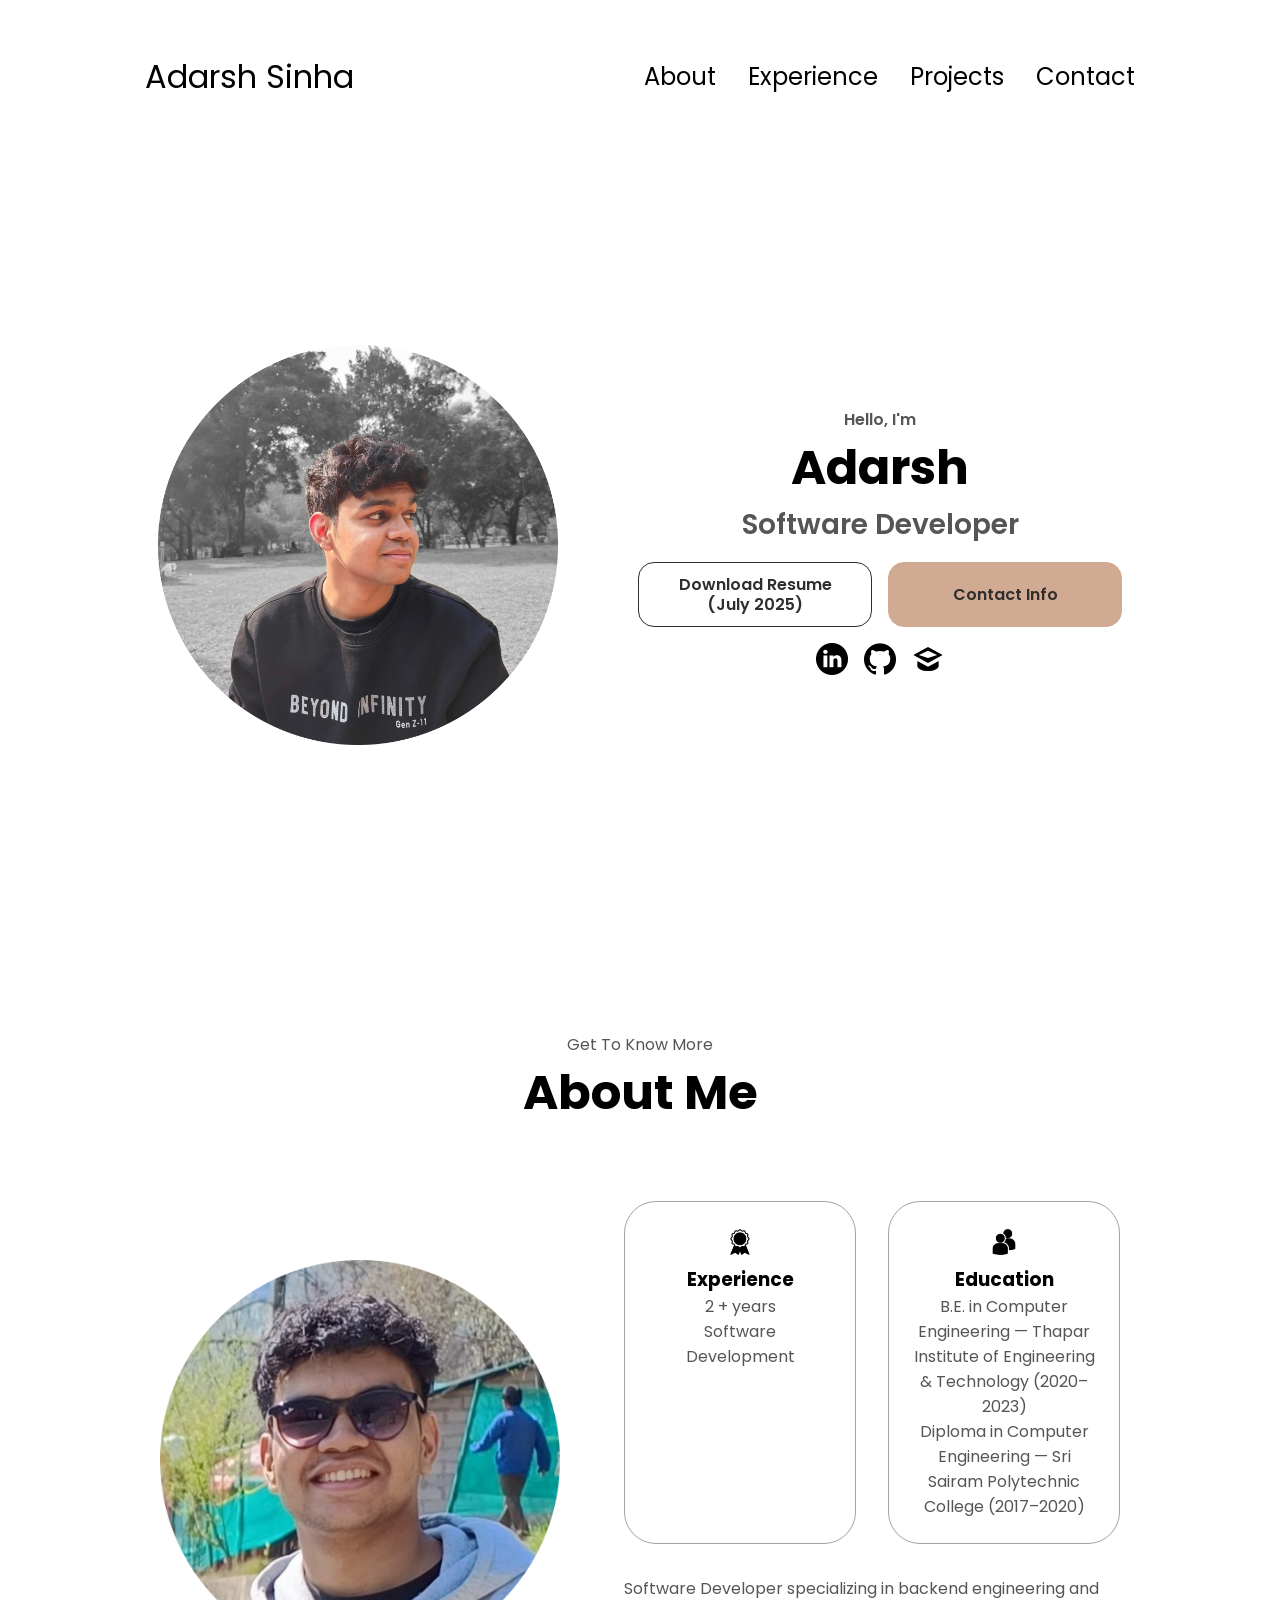
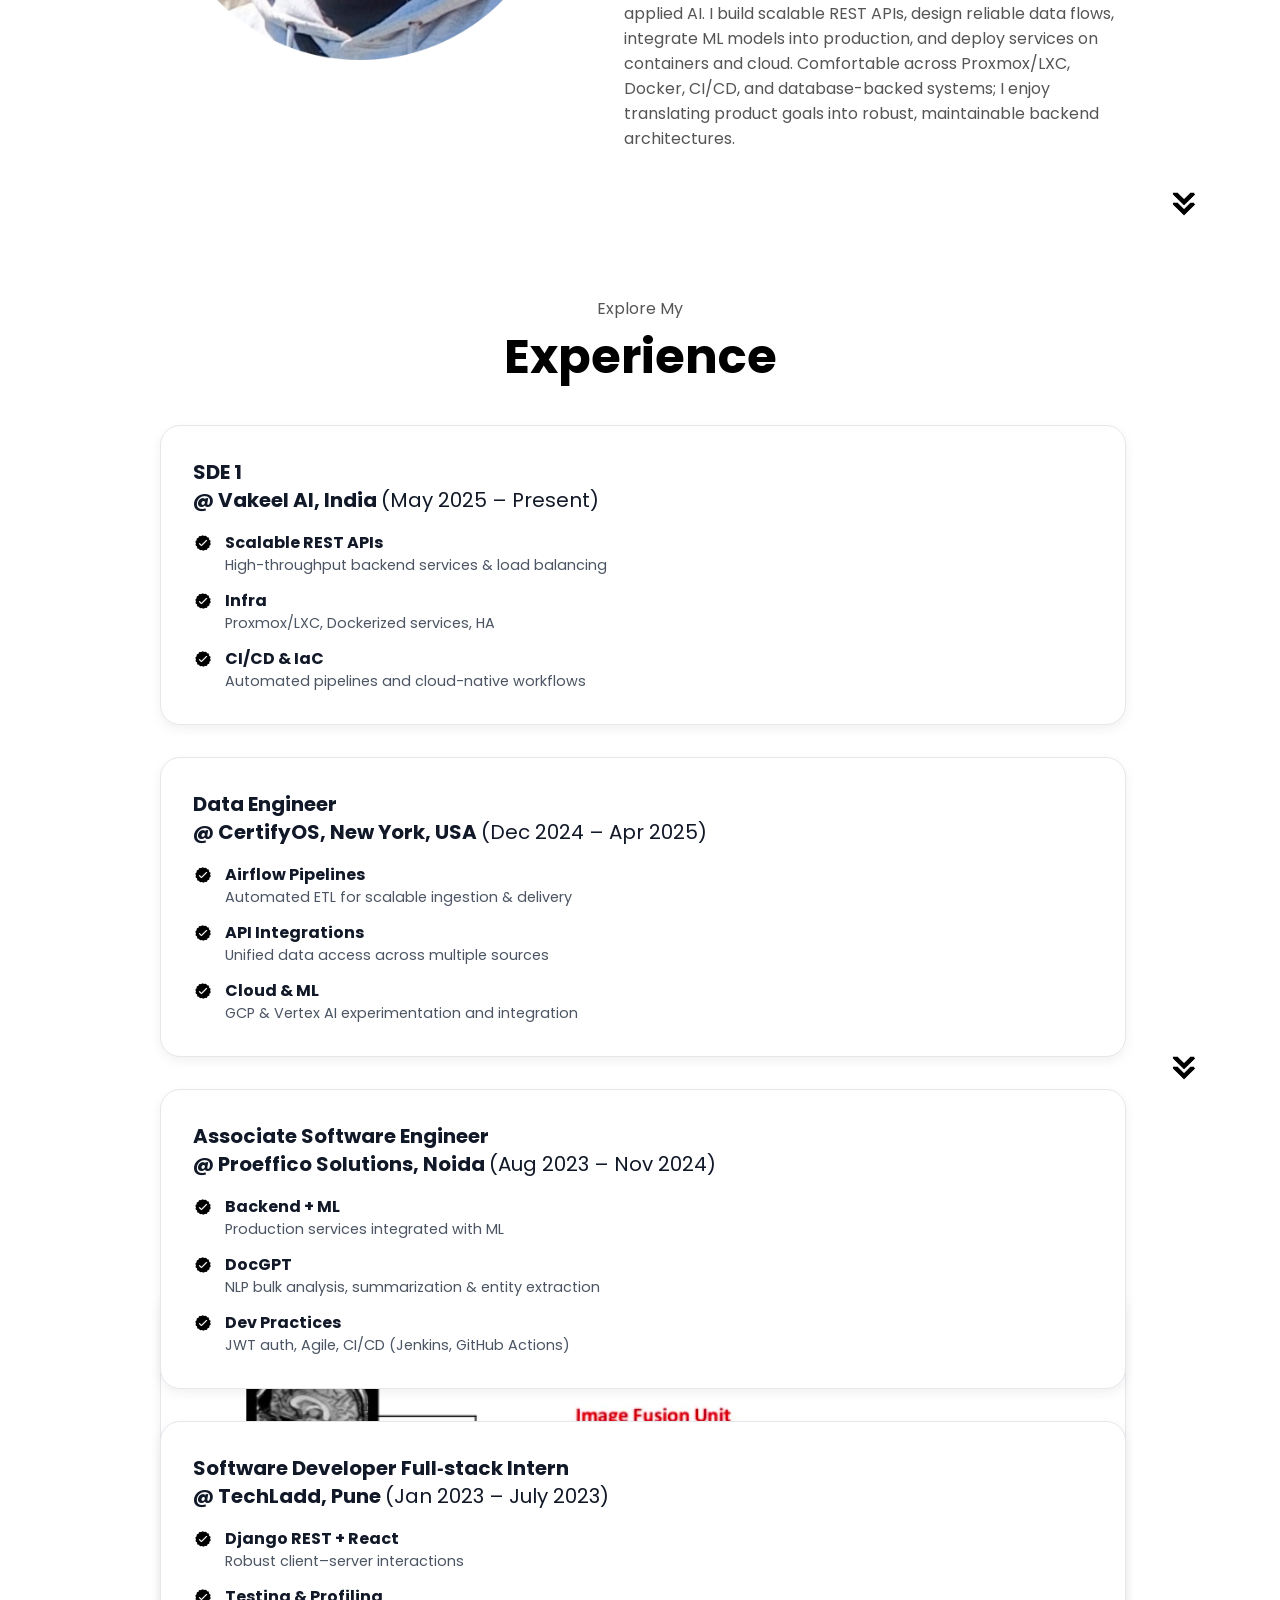
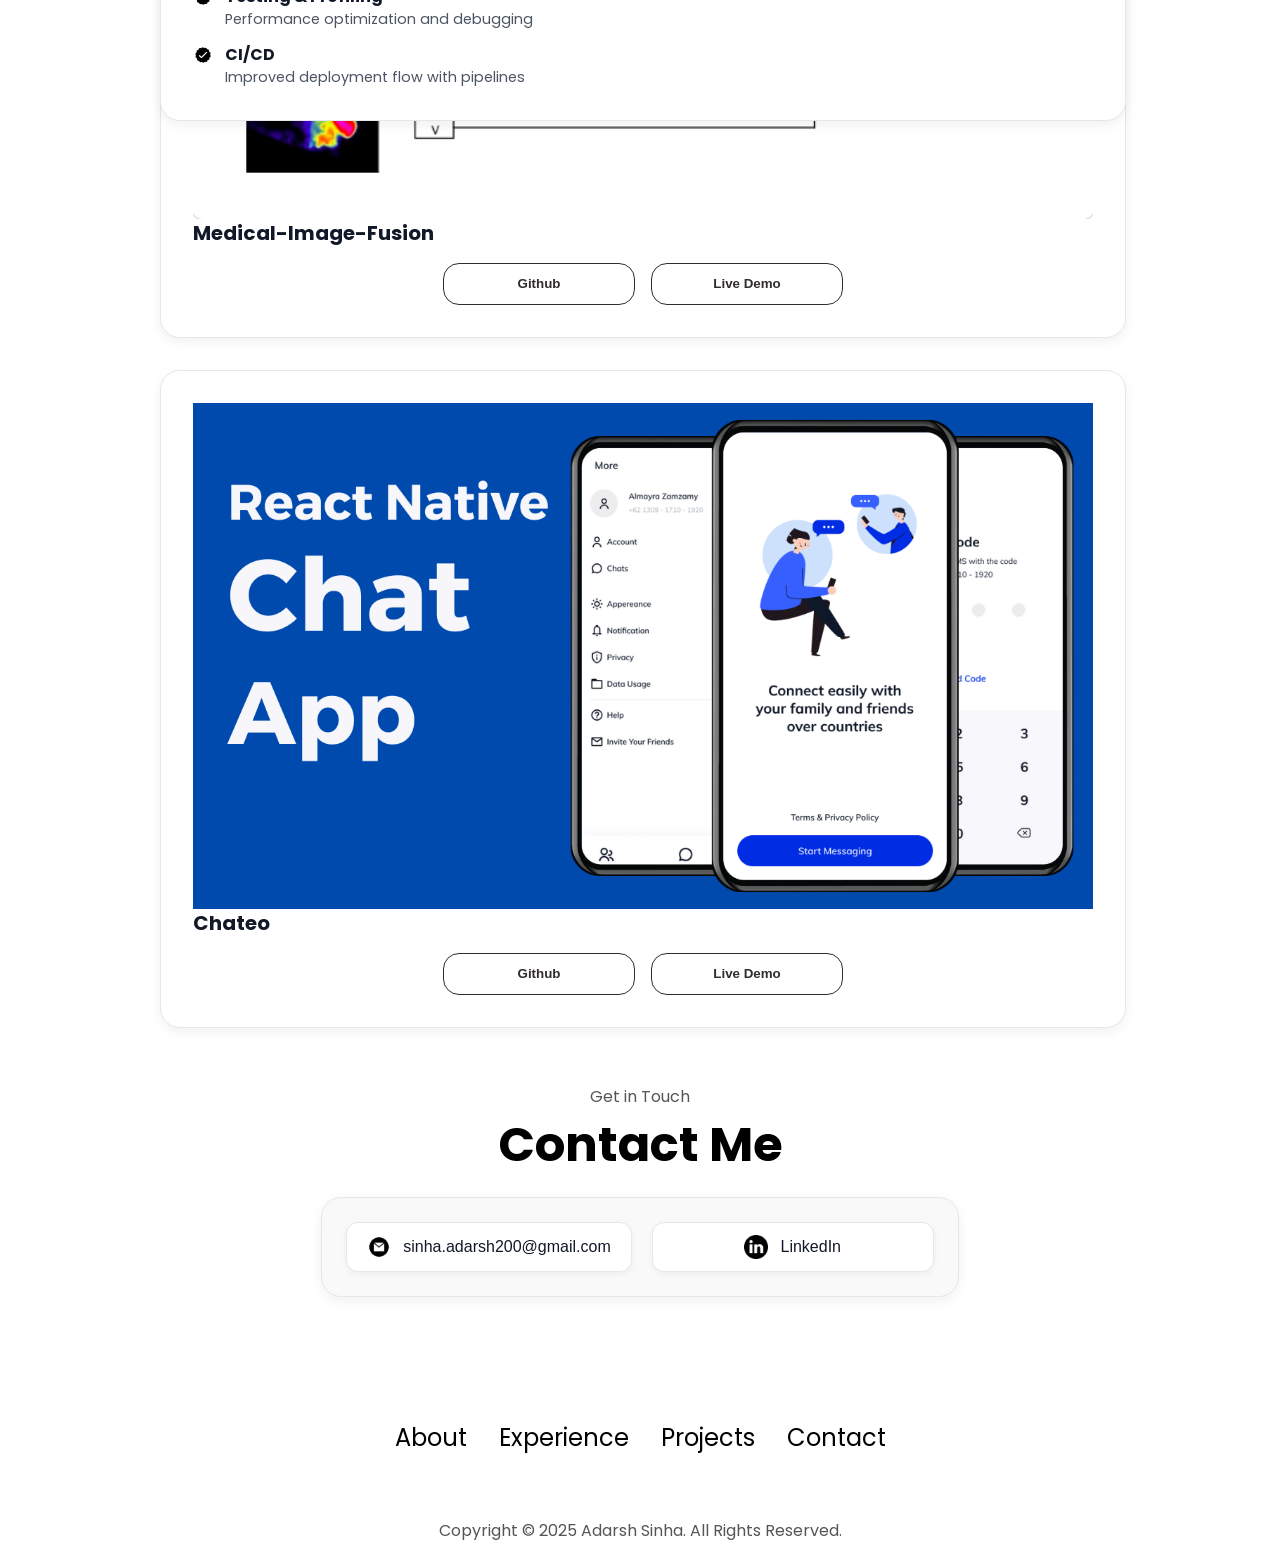
==== commit 478348ef: "Minor bugs" ====
--- a/index.html
+++ b/index.html
@@ -98,7 +98,7 @@
                 class="icon"
               />
               <h3>Experience</h3>
-              <p>1+ years <br />Software Development</p>
+              <p>2 + years <br />Software Development</p>
             </div>
             <div class="details-container">
               <img
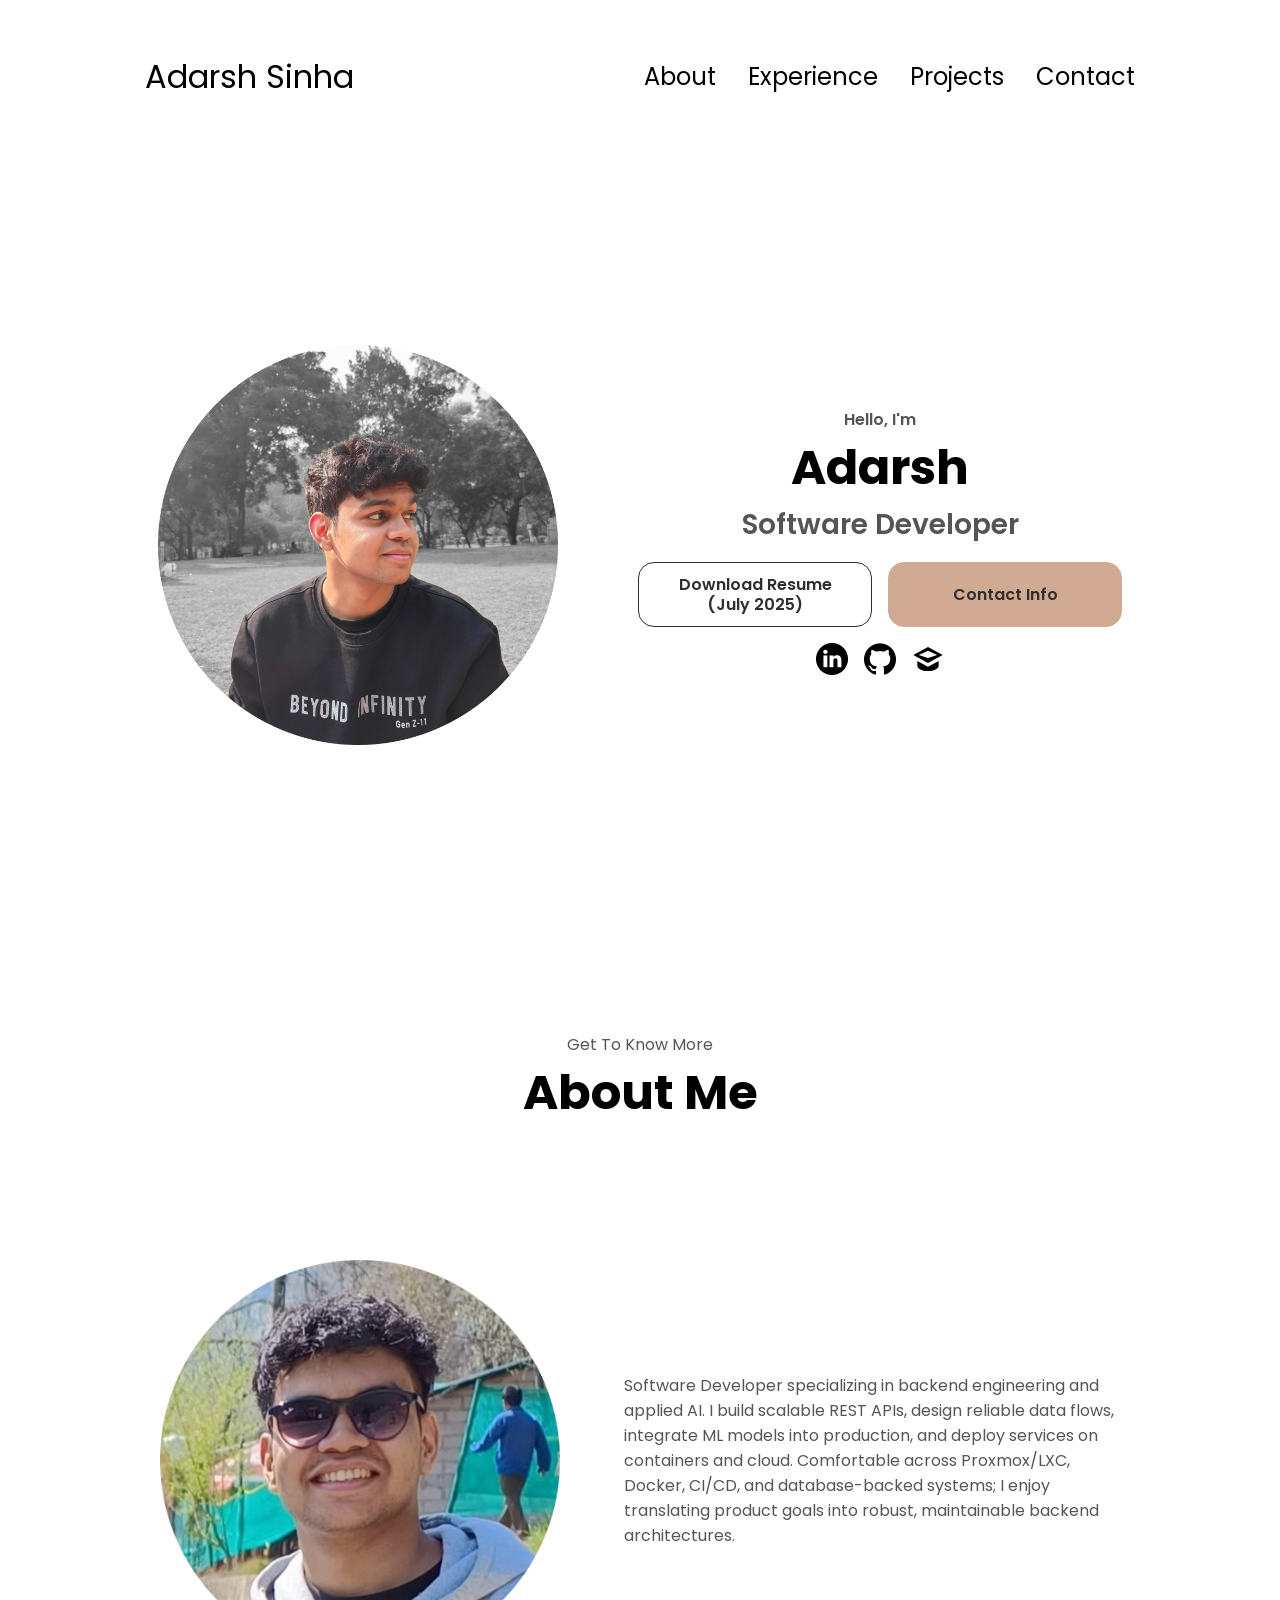
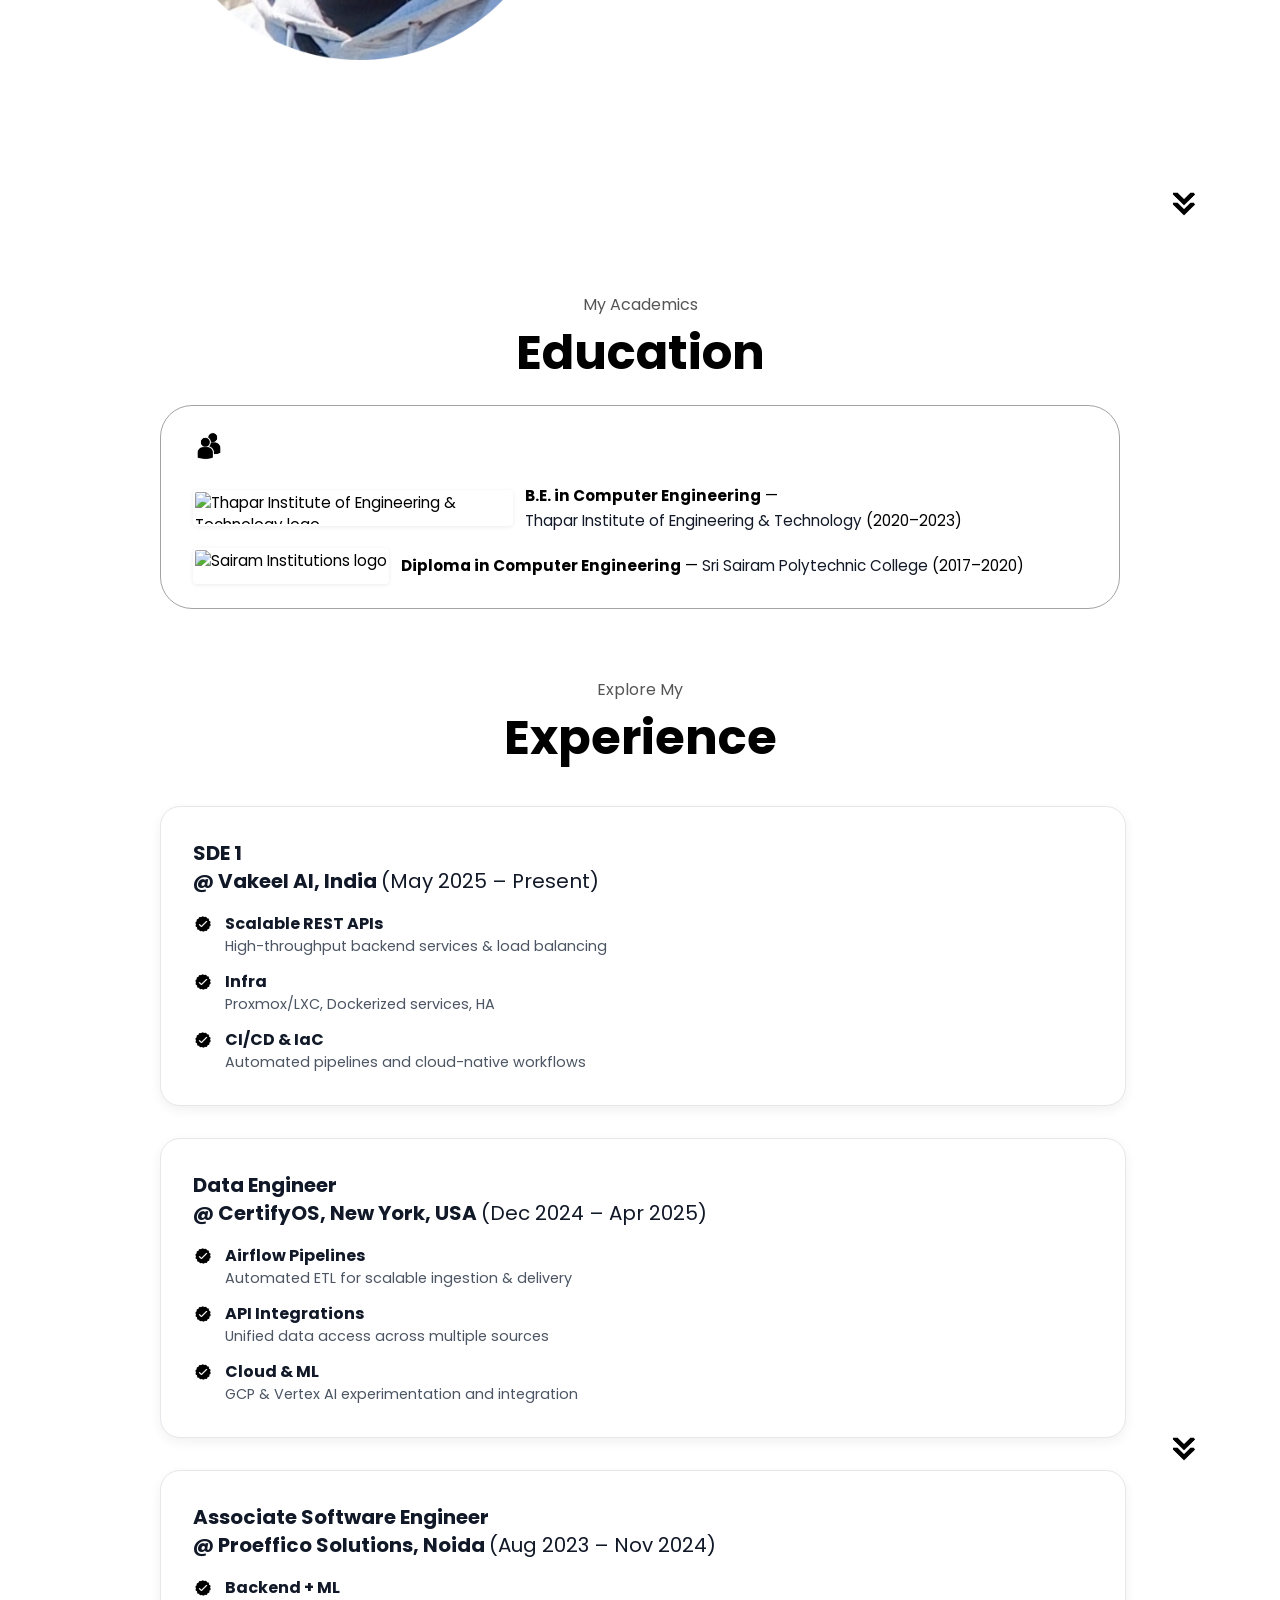
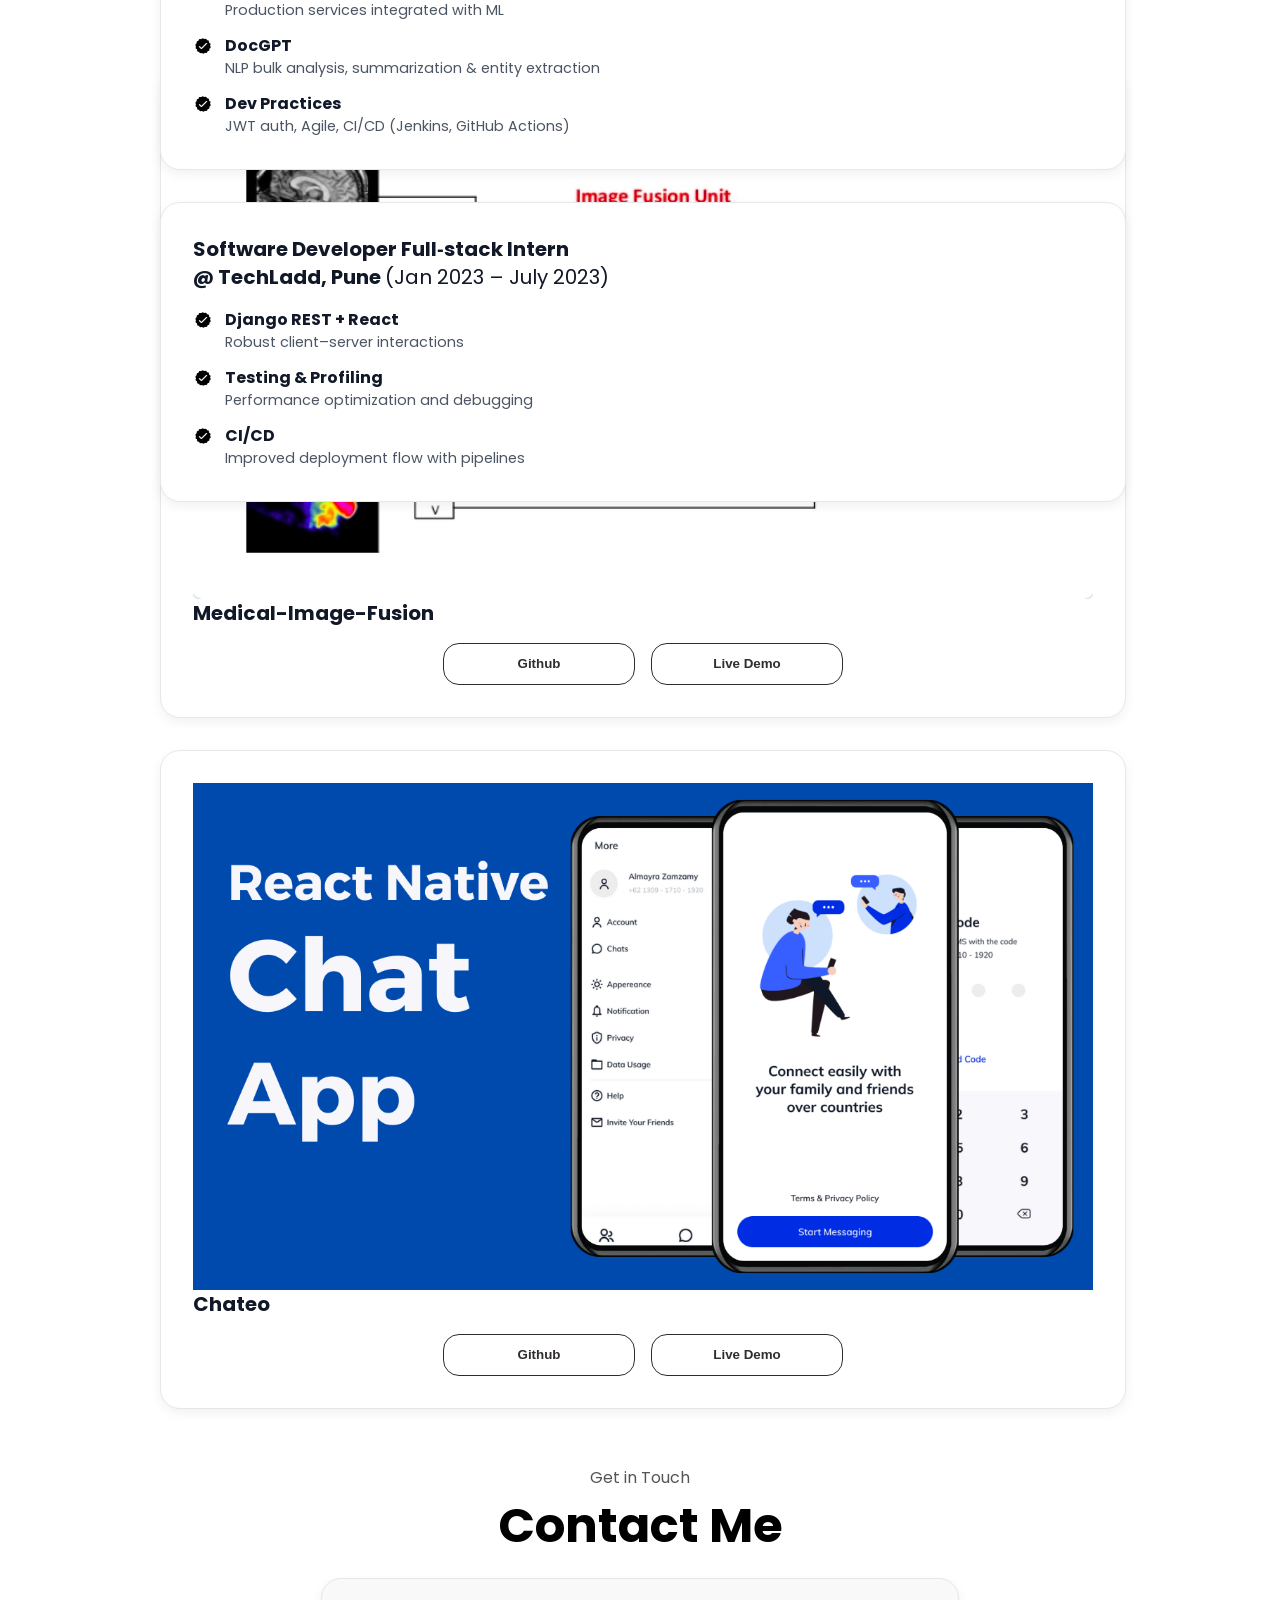
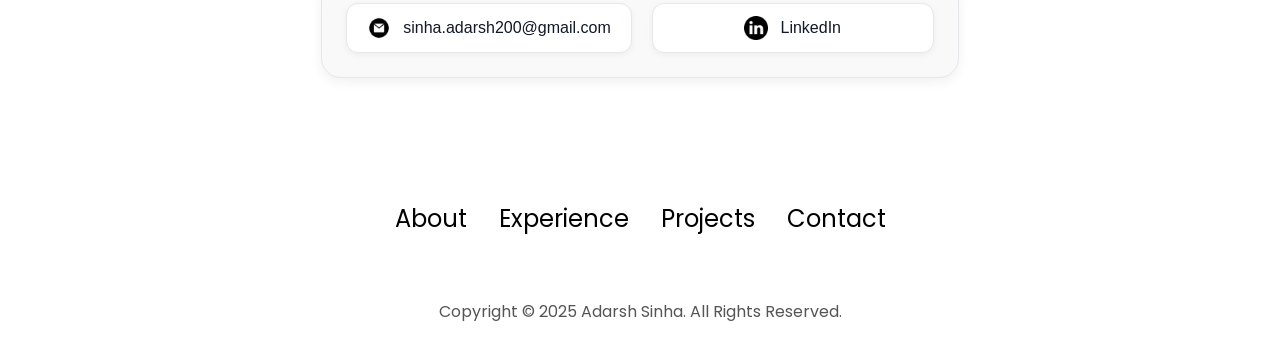
==== commit 1ca8bb2b: "Updates" ====
--- a/index.html
+++ b/index.html
@@ -90,29 +90,6 @@
           />
         </div>
         <div class="about-details-container">
-          <div class="about-containers">
-            <div class="details-container">
-              <img
-                src="./assets/experience.png"
-                alt="Experience icon"
-                class="icon"
-              />
-              <h3>Experience</h3>
-              <p>2 + years <br />Software Development</p>
-            </div>
-            <div class="details-container">
-              <img
-                src="./assets/education.png"
-                alt="Education icon"
-                class="icon"
-              />
-              <h3>Education</h3>
-              <p>
-                B.E. in Computer Engineering — Thapar Institute of Engineering &amp; Technology (2020–2023)<br/>
-                Diploma in Computer Engineering — Sri Sairam Polytechnic College (2017–2020)
-              </p>
-            </div>
-          </div>
           <div class="text-container">
             <p>
               Software Developer specializing in backend engineering and applied AI. I build scalable REST APIs, design reliable data flows, integrate ML models into production, and deploy services on containers and cloud. Comfortable across Proxmox/LXC, Docker, CI/CD, and database-backed systems; I enjoy translating product goals into robust, maintainable backend architectures.
@@ -124,8 +101,32 @@
         src="./assets/arrow.png"
         alt="Arrow icon"
         class="icon arrow"
-        onclick="location.href='./#experience'"
+        onclick="location.href='./#education'"
       />
+    </section>
+    <section id="education">
+      <p class="section__text__p1">My Academics</p>
+      <h1 class="title">Education</h1>
+      <div class="education-container">
+        <div class="details-container">
+          <img src="./assets/education.png" alt="Education icon" class="icon" />
+          <div class="edu-item">
+            <img src="https://upload.wikimedia.org/wikipedia/commons/e/eb/Thapar_Logo.png" alt="Thapar Institute of Engineering &amp; Technology logo" class="edu-logo" />
+            <span>
+              <strong>B.E. in Computer Engineering</strong> — 
+              <a href="https://www.thapar.edu/" target="_blank" rel="noopener">Thapar Institute of Engineering &amp; Technology</a> (2020–2023)
+            </span>
+          </div>
+          <div class="edu-item">
+            <img src="https://sairam.edu.in/wp-content/themes/sairaminstitutions/si-assets/images/sairam_institutions-logo.png" alt="Sairam Institutions logo" class="edu-logo" />
+            <span>
+              <strong>Diploma in Computer Engineering</strong> — 
+              <a href="https://www.sairampoly.edu.in/" target="_blank" rel="noopener">Sri Sairam Polytechnic College</a> (2017–2020)
+            </span>
+          </div>
+        </div>
+      </div>
+      <img src="./assets/arrow.png" alt="Arrow icon" class="icon arrow" onclick="location.href='./#experience'" />
     </section>
     <section id="experience">
       <p class="section__text__p1">Explore My</p>
@@ -335,4 +336,4 @@
     </footer>
     <script src="script.js" defer></script>
   </body>
-</html>
+</html>
--- a/style.css
+++ b/style.css
@@ -509,3 +509,82 @@
   text-align: center;
   margin: 0.25rem 0 0;
 }
+
+
+/* ==== Education with logos ==== */
+.edu-item {
+  display: flex;
+  align-items: center;
+  gap: 0.75rem;
+  margin-top: 0.75rem;
+  font-size: 0.95rem;
+  line-height: 1.4;
+  text-align: left;
+}
+.edu-item a {
+  color: #111827;
+  text-decoration: none;
+  border-bottom: 1px dashed rgba(0,0,0,0.25);
+}
+.edu-item a:hover { 
+  text-decoration: none;
+  border-bottom-color: #302d2c;
+}
+.edu-logo {
+  height: 28px;
+  width: auto;
+  border-radius: 4px;
+  object-fit: contain;
+  background: #fff;
+  padding: 2px;
+  box-shadow: 0 1px 4px rgba(0,0,0,0.08);
+}
+/* ==== Education Section Compact Fix ==== */
+#education {
+  height: auto;          /* shrink to fit content */
+  min-height: unset;
+  padding: 2rem 0;       /* balanced vertical spacing */
+}
+#education .education-container {
+  margin-top: 1rem;
+  display: flex;
+  justify-content: center;
+}
+#education .details-container {
+  max-width: 900px;
+  padding: 1.5rem 2rem;
+  text-align: left;
+}
+.edu-item {
+  display: flex;
+  align-items: center;
+  gap: 1rem;
+  margin-top: 1rem;
+}
+.edu-logo {
+  height: 32px;
+  width: auto;
+}
+
+/* ==== Education content alignment tweaks ==== */
+.edu-item {
+  align-items: center;       /* ensure logos and text align on the middle */
+  gap: 0.75rem;
+}
+.edu-item span {
+  display: inline-flex;
+  align-items: baseline;     /* keep degree + college on one baseline */
+  gap: 0.25rem;
+  flex-wrap: wrap;
+}
+.edu-item a {
+  text-decoration: none;     /* remove dashed underline */
+  border-bottom: none;
+}
+.edu-item a:hover {
+  text-decoration: underline; /* simple, clean hover */
+}
+.edu-logo {
+  height: 32px;              /* consistent logo height */
+  width: auto;
+}
